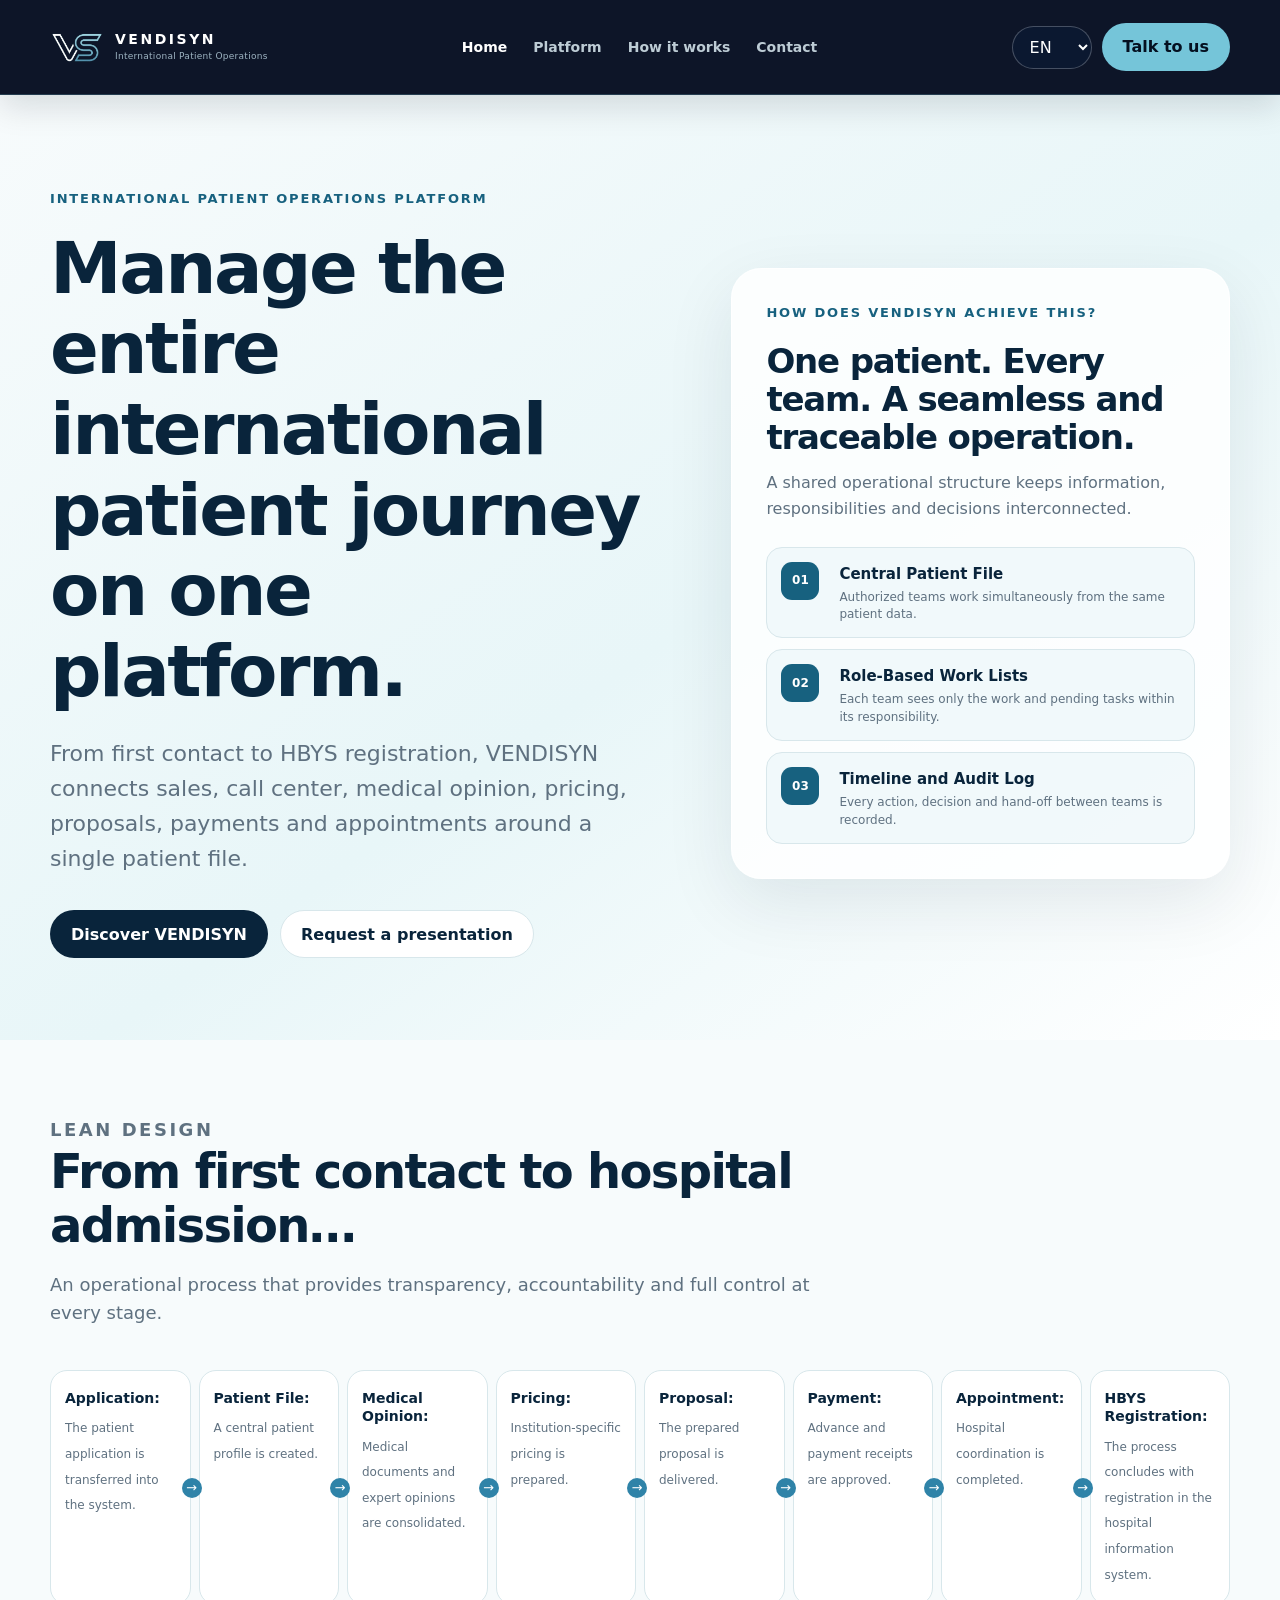
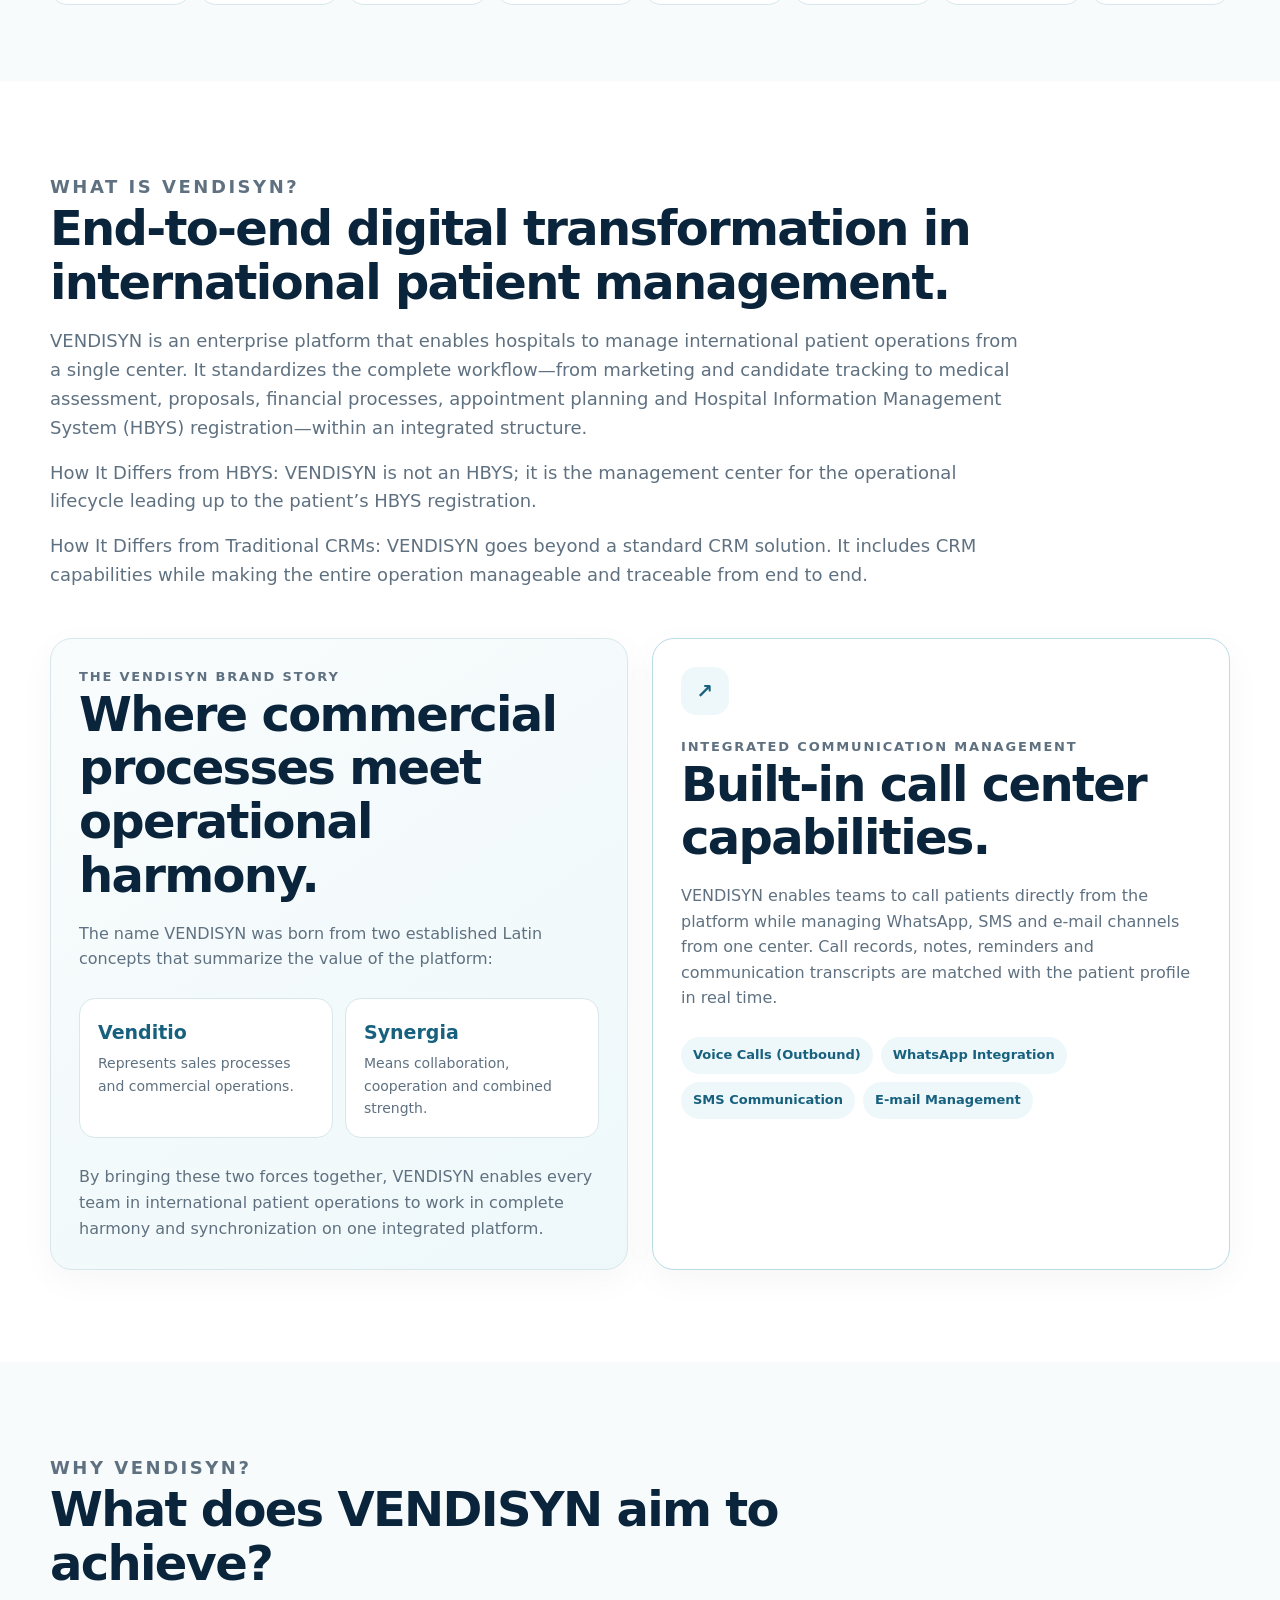
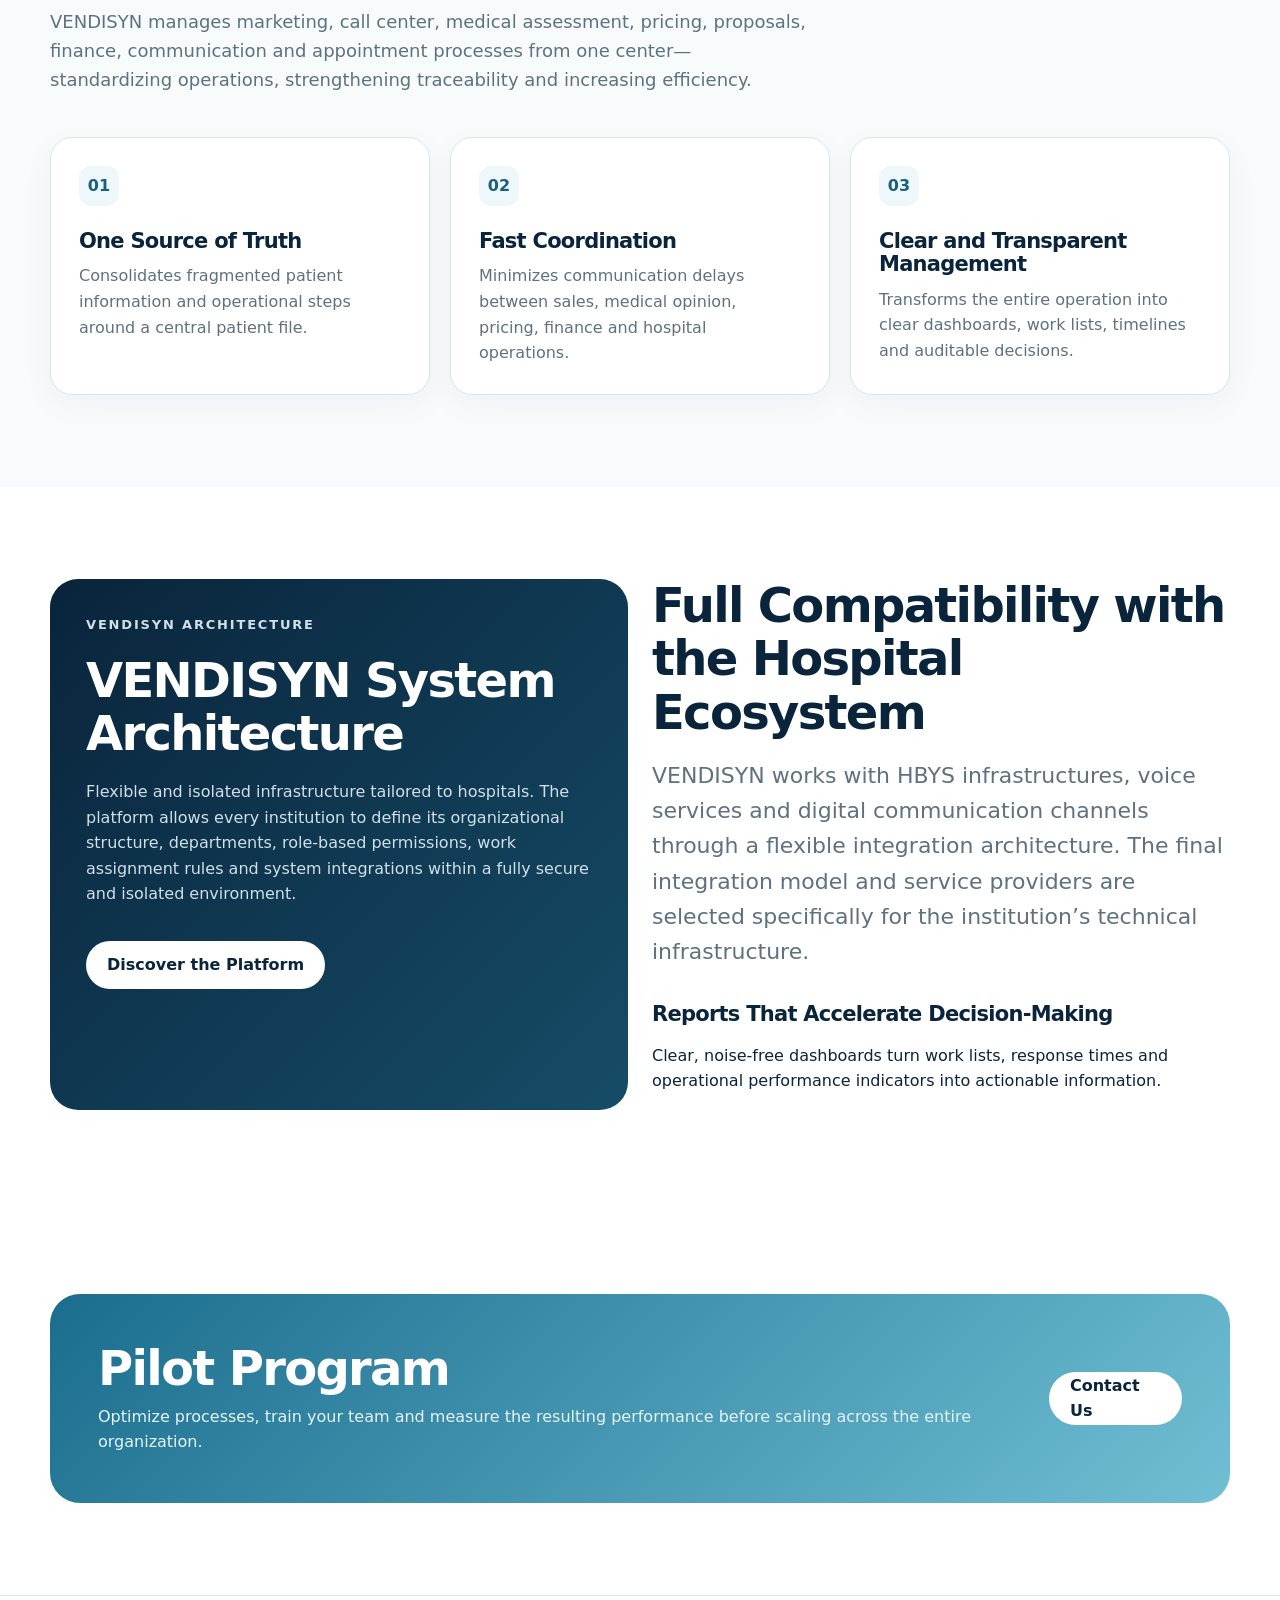
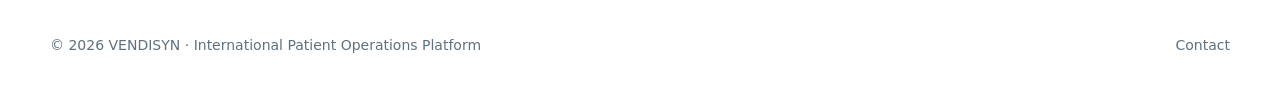
==== index.html @ aa4d7629 "Publish VENDISYN website" ====
<!doctype html><html lang="en"><head><meta charset="utf-8"><meta name="viewport" content="width=device-width,initial-scale=1"><meta name="description" content="VENDISYN international patient operations platform"><title>VENDISYN | International Patient Operations</title><link rel="stylesheet" href="assets/styles.css"><script defer src="assets/i18n.js"></script></head><body>
<a class="skip-link" href="#main">Skip to content</a>
<header class="site-header"><div class="container nav"><a class="brand" href="index.html"><img src="assets/vendisyn-logo.png" alt="VENDISYN"><span>VENDISYN</span></a><nav class="nav-links" data-menu><a aria-current="page" href="index.html" data-i18n="navHome">Home</a><a href="platform.html" data-i18n="navPlatform">Platform</a><a href="how-it-works.html" data-i18n="navHow">How it works</a><a href="contact.html" data-i18n="navContact">Contact</a></nav><div class="nav-actions"><select class="language-select" data-language aria-label="Language"><option value="en">EN</option><option value="tr">TR</option><option value="fr">FR</option><option value="ar">AR</option><option value="ru">RU</option><option value="zh">中文</option><option value="es">ES</option></select><a class="button" href="contact.html" data-i18n="navTalk">Talk to us</a><button class="menu-button" data-menu-button aria-label="Menu" aria-expanded="false"><svg width="26" height="26" viewBox="0 0 24 24" fill="none" stroke="currentColor" stroke-width="2"><path d="M4 7h16M4 12h16M4 17h16"/></svg></button></div></div></header>
<main id="main"><section class="hero"><div class="container hero-grid"><div><p class="eyebrow" data-i18n="heroEyebrow">International patient operations, in one place</p><h1 data-i18n="heroTitle">Every patient journey. One clear operational flow.</h1><p class="lead" data-i18n="heroLead">VENDISYN connects international patient acquisition, medical review, pricing, proposal, payment, appointment and hospital registration in a controlled workflow.</p><div class="hero-actions"><a class="button" href="platform.html" data-i18n="heroCta">Discover VENDISYN</a><a class="button secondary" href="contact.html" data-i18n="heroContact">Request a presentation</a></div></div><aside class="hero-panel"><p class="eyebrow">VENDISYN</p><h3 data-i18n="panelTitle">A single operational view</h3><p data-i18n="panelText">Teams see the right work, at the right time, within their hospital and permission scope.</p><div class="metric-row"><div class="metric"><strong>01</strong><span data-i18n="metric1">Patient file</span></div><div class="metric"><strong>→</strong><span data-i18n="metric2">Workflow</span></div><div class="metric"><strong>✓</strong><span data-i18n="metric3">Audit trail</span></div></div></aside></div></section>
<section class="section"><div class="container"><div class="section-head wide"><p class="eyebrow" data-i18n="whatEyebrow">What is VENDISYN?</p><h2 data-i18n="whatTitle">An enterprise platform for end-to-end international patient operations.</h2><p data-i18n="whatText"></p><p data-i18n="whatText2"></p><p data-i18n="whatText3"></p></div><div class="grid-2 origin-grid"><article class="card origin-card"><p class="eyebrow" data-i18n="originEyebrow">The origin of the name</p><h2 data-i18n="originTitle">VENDISYN: commercial flow in synergy.</h2><p data-i18n="originText"></p><div class="origin-terms"><div><strong>Venditio</strong><span data-i18n="venditioText"></span></div><div><strong>Synergia</strong><span data-i18n="synergiaText"></span></div></div><p data-i18n="originClosing"></p></article><article class="card communication-card"><span class="icon">↗</span><p class="eyebrow" data-i18n="callEyebrow">Integrated communication</p><h2 data-i18n="callTitle">Call Center functions inside the platform</h2><p data-i18n="callText"></p><div class="channel-list"><span data-i18n="channelPhone">Outbound calls</span><span>WhatsApp</span><span>SMS</span><span data-i18n="channelEmail">E-mail</span></div></article></div></div></section>
<section class="section soft"><div class="container"><div class="section-head"><p class="eyebrow" data-i18n="whyEyebrow">Why VENDISYN?</p><h2 data-i18n="purposeTitle">What does VENDISYN aim to achieve?</h2><p data-i18n="whyText"></p></div><div class="grid-3"><article class="card"><span class="number">01</span><h3 data-i18n="purpose1">One source of truth</h3><p data-i18n="purpose1t"></p></article><article class="card"><span class="number">02</span><h3 data-i18n="purpose2">Faster coordination</h3><p data-i18n="purpose2t"></p></article><article class="card"><span class="number">03</span><h3 data-i18n="purpose3">Management clarity</h3><p data-i18n="purpose3t"></p></article></div></div></section>
<section class="section soft"><div class="container"><div class="section-head"><p class="eyebrow" data-i18n="flowEyebrow">Simple by design</p><h2 data-i18n="flowTitle">From first contact to hospital registration</h2><p data-i18n="flowText"></p></div><div class="flow"><div class="flow-step"><strong data-i18n="s1">Application</strong><span data-i18n="s1t"></span></div><div class="flow-step"><strong data-i18n="s2">Patient File</strong><span data-i18n="s2t"></span></div><div class="flow-step"><strong data-i18n="s3">Medical Review</strong><span data-i18n="s3t"></span></div><div class="flow-step"><strong data-i18n="s4">Pricing</strong><span data-i18n="s4t"></span></div><div class="flow-step"><strong data-i18n="s5">Proposal</strong><span data-i18n="s5t"></span></div><div class="flow-step"><strong data-i18n="s6">Payment</strong><span data-i18n="s6t"></span></div><div class="flow-step"><strong data-i18n="s7">Appointment</strong><span data-i18n="s7t"></span></div><div class="flow-step"><strong data-i18n="s8">HBYS Registration</strong><span data-i18n="s8t"></span></div></div></div></section>
<section class="section"><div class="container grid-2"><article class="quote-block"><p class="eyebrow">VENDISYN ARCHITECTURE</p><h2 data-i18n="architectureTitle">A separate operational architecture for every hospital</h2><p data-i18n="architectureText"></p><div class="hero-actions"><a class="button light" href="platform.html" data-i18n="architectureCta">Explore the platform</a></div></article><div><h2 data-i18n="integrationTitle">Built to work with the hospital ecosystem</h2><p class="lead" data-i18n="integrationText"></p><h3 style="margin-top:34px" data-i18n="reportsTitle">Executive reporting without the noise</h3><p data-i18n="reportsText"></p></div></div></section>
<section class="section"><div class="container cta"><div><h2 data-i18n="ctaTitle">Start with a focused hospital pilot.</h2><p data-i18n="ctaText"></p></div><a class="button light" href="contact.html" data-i18n="ctaButton">Contact by email</a></div></section></main>
<footer class="site-footer"><div class="container footer-row"><div>© <span data-year></span> VENDISYN · <span data-i18n="footer">International Patient Operations Platform</span></div><div class="footer-links"><a href="platform.html" data-i18n="navPlatform">Platform</a><a href="contact.html" data-i18n="navContact">Contact</a></div></div></footer></body></html>
---- assets/styles.css ----
:root {
  --ink: #09243b;
  --muted: #5f7180;
  --blue: #2f83a8;
  --blue-dark: #17617f;
  --aqua: #75c5d9;
  --pale: #eef8fa;
  --line: #d8e7eb;
  --white: #ffffff;
  --shadow: 0 24px 70px rgba(9, 36, 59, .09);
  --radius: 22px;
  --max: 1180px;
}

* { box-sizing: border-box; }
html { scroll-behavior: smooth; }
body {
  margin: 0;
  color: var(--ink);
  background: var(--white);
  font-family: Inter, ui-sans-serif, system-ui, -apple-system, BlinkMacSystemFont, "Segoe UI", sans-serif;
  line-height: 1.6;
}
a { color: inherit; text-decoration: none; }
[data-i18n]:empty { display: none; }
img { max-width: 100%; }
button, select { font: inherit; }
.container { width: min(calc(100% - 40px), var(--max)); margin-inline: auto; }
.skip-link { position: fixed; left: 12px; top: -80px; z-index: 99; padding: 10px 16px; background: var(--ink); color: white; border-radius: 8px; }
.skip-link:focus { top: 12px; }

.site-header { position: sticky; top: 0; z-index: 20; border-bottom: 1px solid rgba(117,197,217,.22); background: rgba(4, 12, 32, .96); box-shadow: 0 12px 32px rgba(4,12,32,.13); backdrop-filter: blur(18px); }
.nav { min-height: 94px; display: flex; align-items: center; justify-content: space-between; gap: 24px; }
.brand { display: inline-flex; align-items: center; gap: 11px; }
.brand img { width: 54px; height: 38px; object-fit: contain; }
.brand-copy { display: flex; flex-direction: column; line-height: 1.05; }
.brand-copy strong { font-size: 14px; letter-spacing: .18em; }
.brand-copy strong { color: white; }
.brand-copy small { margin-top: 5px; color: #9eb4c2; font-size: 9px; letter-spacing: .03em; }
.nav-links { display: flex; align-items: center; gap: 26px; font-size: 14px; font-weight: 650; }
.nav-links a { color: #bdccd5; }
.nav-links a:hover, .nav-links a[aria-current="page"] { color: white; }
.nav-actions { display: flex; align-items: center; gap: 10px; }
.language-select { border: 1px solid rgba(255,255,255,.24); border-radius: 999px; padding: 10px 13px; background: #0b1830; color: white; }
.menu-button { display: none; border: 0; background: transparent; padding: 8px; color: white; }
.site-header .button { color: #041020; background: var(--aqua); }
.menu-button svg { display: block; }

.button { display: inline-flex; align-items: center; justify-content: center; gap: 8px; min-height: 48px; padding: 0 20px; border: 1px solid transparent; border-radius: 999px; background: var(--ink); color: white; font-weight: 750; transition: transform .2s, box-shadow .2s; }
.button:hover { transform: translateY(-2px); box-shadow: 0 12px 28px rgba(9,36,59,.18); }
.button.secondary { color: var(--ink); background: white; border-color: var(--line); }
.button.light { color: var(--ink); background: white; }

.hero { position: relative; overflow: hidden; padding: 94px 0 82px; background: linear-gradient(145deg, #f7fbfc 0%, #e8f6f8 55%, #fff 100%); }
.hero-grid { position: relative; z-index: 1; display: grid; grid-template-columns: 1.1fr .9fr; align-items: center; gap: 72px; }
.eyebrow { margin: 0 0 18px; color: var(--blue-dark); font-size: 13px; font-weight: 850; letter-spacing: .14em; text-transform: uppercase; }
h1, h2, h3 { margin-top: 0; line-height: 1.12; letter-spacing: -.035em; }
h1 { margin-bottom: 24px; font-size: clamp(42px, 6vw, 72px); }
h2 { margin-bottom: 18px; font-size: clamp(30px, 4vw, 48px); }
h3 { margin-bottom: 10px; font-size: 21px; }
.lead { max-width: 690px; margin: 0; color: var(--muted); font-size: clamp(18px, 2vw, 22px); }
.hero-actions { display: flex; flex-wrap: wrap; gap: 12px; margin-top: 34px; }
.hero-panel { padding: 34px; border: 1px solid rgba(255,255,255,.8); border-radius: 30px; background: rgba(255,255,255,.82); box-shadow: var(--shadow); }
.hero-proof h3 { max-width: 430px; margin-bottom: 14px; font-size: clamp(25px, 3vw, 34px); }
.panel-intro { margin: 0; color: var(--muted); }
.proof-list { display: grid; gap: 11px; margin-top: 25px; }
.proof-item { display: grid; grid-template-columns: 44px 1fr; gap: 14px; align-items: start; padding: 14px; border: 1px solid var(--line); border-radius: 16px; background: rgba(238,248,250,.76); }
.proof-item > span { display: grid; place-items: center; width: 38px; height: 38px; border-radius: 11px; color: white; background: var(--blue-dark); font-size: 12px; font-weight: 850; }
.proof-item strong, .proof-item small { display: block; }
.proof-item strong { margin-bottom: 3px; font-size: 15px; }
.proof-item small { color: var(--muted); font-size: 12px; line-height: 1.45; }
.metric-row { display: grid; grid-template-columns: repeat(3, 1fr); gap: 10px; margin-top: 20px; }
.metric { padding: 16px 12px; border-radius: 15px; background: var(--pale); text-align: center; }
.metric strong { display: block; font-size: 22px; }
.metric span { color: var(--muted); font-size: 12px; }

.section { padding: 92px 0; }
.section.soft { background: #f7fbfc; }
.section.dark { color: white; background: var(--ink); }
.section-head { max-width: 760px; margin-bottom: 42px; }
.section-head.wide { max-width: 980px; }
.section-head p { margin: 0; color: var(--muted); font-size: 18px; }
.section-head p + p { margin-top: 16px; }
.dark .section-head p { color: #bfd0d9; }
.grid-3 { display: grid; grid-template-columns: repeat(3, 1fr); gap: 20px; }
.grid-2 { display: grid; grid-template-columns: repeat(2, 1fr); gap: 24px; }
.card { padding: 28px; border: 1px solid var(--line); border-radius: var(--radius); background: white; box-shadow: 0 10px 35px rgba(9,36,59,.04); }
.card p { margin: 0; color: var(--muted); }
.card .number { display: grid; place-items: center; width: 40px; height: 40px; margin-bottom: 24px; border-radius: 12px; color: var(--blue-dark); background: var(--pale); font-weight: 850; }
.icon { display: grid; place-items: center; width: 48px; height: 48px; margin-bottom: 22px; border-radius: 15px; color: var(--blue-dark); background: var(--pale); font-size: 20px; font-weight: 850; }
.origin-grid { margin-top: 48px; }
.origin-card { background: linear-gradient(145deg, #f9fcfd, #eef8fa); }
.origin-terms { display: grid; grid-template-columns: 1fr 1fr; gap: 12px; margin: 26px 0; }
.origin-terms div { padding: 18px; border: 1px solid var(--line); border-radius: 16px; background: white; }
.origin-terms strong, .origin-terms span { display: block; }
.origin-terms strong { margin-bottom: 5px; color: var(--blue-dark); font-size: 19px; }
.origin-terms span { color: var(--muted); font-size: 14px; }
.communication-card { border-color: #b9dce5; }
.channel-list { display: flex; flex-wrap: wrap; gap: 8px; margin-top: 26px; }
.channel-list span { padding: 8px 12px; border-radius: 999px; color: var(--blue-dark); background: var(--pale); font-size: 13px; font-weight: 750; }

.flow { display: grid; grid-template-columns: repeat(8, 1fr); align-items: stretch; gap: 8px; margin-top: 42px; }
.hero + .section.soft { padding-top: 76px; padding-bottom: 76px; }
.flow-step { position: relative; min-height: 142px; padding: 18px 14px; border: 1px solid var(--line); border-radius: 17px; background: white; }
.flow-step:not(:last-child)::after { content: "→"; position: absolute; z-index: 2; right: -12px; top: 50%; transform: translateY(-50%); width: 20px; height: 20px; border-radius: 50%; background: var(--blue); color: white; font-size: 13px; text-align: center; line-height: 19px; }
.flow-step strong { display: block; margin-bottom: 7px; font-size: 14px; line-height: 1.3; }
.flow-step span { color: var(--muted); font-size: 12px; line-height: 1.4; }

.feature-list { list-style: none; padding: 0; margin: 24px 0 0; }
.feature-list li { position: relative; padding: 9px 0 9px 30px; color: var(--muted); }
.feature-list li::before { content: "✓"; position: absolute; left: 0; color: var(--blue-dark); font-weight: 900; }
.quote-block { padding: 36px; border-radius: 28px; background: linear-gradient(135deg, var(--ink), #164c67); color: white; }
.quote-block p { color: #cfe0e8; }
.quote-block .feature-list li { color: #edf7f9; }
.quote-block .feature-list li::before { color: #8ed7e5; }
.product-access { background: var(--ink); color: white; }
.product-access .lead, .product-access .feature-list li { color: #c7d8e1; }
.product-access .feature-list li::before { color: var(--aqua); }
.product-shot { width: min(100%, 510px); margin: 0 auto; padding: 12px; border: 1px solid rgba(255,255,255,.16); border-radius: 30px; background: rgba(255,255,255,.07); box-shadow: 0 28px 80px rgba(0,0,0,.3); }
.product-shot img { display: block; width: 100%; border-radius: 21px; }
.product-shot figcaption { padding: 11px 8px 2px; color: #a9c0cc; font-size: 12px; text-align: center; }
.product-features { overflow: hidden; background: #f7fbfc; }
.product-feature-list { display: grid; gap: 34px; }
.product-feature { display: grid; grid-template-columns: .72fr 1.28fr; align-items: center; gap: 42px; padding: 34px; border: 1px solid var(--line); border-radius: 28px; background: white; box-shadow: 0 18px 55px rgba(9,36,59,.06); }
.product-feature.reverse { grid-template-columns: 1.28fr .72fr; }
.product-feature.reverse .product-feature-copy { order: 2; }
.product-feature-copy p { margin: 0; color: var(--muted); font-size: 17px; }
.feature-index { display: inline-grid; place-items: center; width: 44px; height: 44px; margin-bottom: 18px; border-radius: 13px; color: white; background: var(--blue-dark); font-weight: 850; }
.interface-shot { margin: 0; padding: 9px; border: 1px solid #c9e0e6; border-radius: 20px; background: #eaf5f7; box-shadow: 0 20px 45px rgba(9,36,59,.12); }
.interface-shot img { display: block; width: 100%; border-radius: 13px; }
.compatibility-banner { display: flex; align-items: center; justify-content: space-between; gap: 40px; margin-top: 52px; padding: 42px; border-radius: 28px; color: white; background: linear-gradient(135deg, var(--ink), #17617f); }
.compatibility-banner h2 { max-width: 780px; margin-bottom: 14px; font-size: clamp(28px, 3.5vw, 42px); }
.compatibility-banner p { max-width: 800px; margin: 0; color: #d7e8ee; }
.compatibility-banner .eyebrow { margin-bottom: 14px; color: var(--aqua); }
.language-badges { display: grid; grid-template-columns: repeat(2, 58px); gap: 10px; flex: 0 0 auto; }
.language-badges span { display: grid; place-items: center; width: 58px; height: 58px; border: 1px solid rgba(255,255,255,.25); border-radius: 17px; background: rgba(255,255,255,.1); font-weight: 850; }

.page-hero { padding: 90px 0 70px; background: linear-gradient(145deg, #f7fbfc, #e8f6f8); }
.page-hero .lead { max-width: 800px; }
.split { display: grid; grid-template-columns: 1fr 1fr; gap: 64px; align-items: center; }
.tag { display: inline-block; margin: 4px 5px 4px 0; padding: 7px 11px; border-radius: 999px; color: var(--blue-dark); background: var(--pale); font-size: 13px; font-weight: 700; }

.cta { padding: 48px; border-radius: 30px; background: linear-gradient(135deg, #1b6d8e, #70bfd4); color: white; display: flex; align-items: center; justify-content: space-between; gap: 36px; }
.cta h2 { margin-bottom: 8px; }
.cta p { margin: 0; color: #e4f4f8; }

.contact-card { max-width: 760px; margin: 0 auto; padding: 48px; border: 1px solid var(--line); border-radius: 30px; text-align: center; box-shadow: var(--shadow); }
.contact-email { display: inline-block; margin: 18px 0 30px; color: var(--blue-dark); font-size: clamp(24px, 4vw, 38px); font-weight: 800; letter-spacing: -.03em; }
.contact-form { display: grid; grid-template-columns: 1fr 1fr; gap: 18px; text-align: left; }
.form-field { display: grid; gap: 7px; }
.form-field.full { grid-column: 1 / -1; }
.form-field label { color: var(--ink); font-size: 14px; font-weight: 750; }
.form-field input, .form-field textarea { width: 100%; border: 1px solid #cbdce2; border-radius: 13px; padding: 13px 14px; color: var(--ink); background: white; outline: none; }
.form-field input:focus, .form-field textarea:focus { border-color: var(--blue); box-shadow: 0 0 0 3px rgba(47,131,168,.13); }
.form-field textarea { min-height: 150px; resize: vertical; }
.honeypot { position: absolute !important; width: 1px !important; height: 1px !important; margin: -1px !important; padding: 0 !important; overflow: hidden !important; clip: rect(0 0 0 0) !important; clip-path: inset(50%) !important; white-space: nowrap !important; }
.form-actions { grid-column: 1 / -1; display: flex; flex-wrap: wrap; align-items: center; justify-content: space-between; gap: 14px; margin-top: 4px; }
.form-status { margin: 0; color: var(--muted); font-size: 14px; }
.form-status.success { color: #16714b; }
.form-status.error { color: #a42c2c; }
.turnstile-slot { min-height: 1px; }

.site-footer { padding: 38px 0; border-top: 1px solid var(--line); }
.footer-row { display: flex; align-items: center; justify-content: space-between; gap: 24px; color: var(--muted); font-size: 14px; }
.footer-links { display: flex; gap: 18px; }

[dir="rtl"] .flow-step:not(:last-child)::after { content: "←"; right: auto; left: -12px; }
[dir="rtl"] .feature-list li { padding: 9px 30px 9px 0; }
[dir="rtl"] .feature-list li::before { left: auto; right: 0; }

@media (max-width: 980px) {
  .menu-button { display: block; }
  .nav-links { display: none; position: absolute; left: 20px; right: 20px; top: 86px; flex-direction: column; align-items: stretch; gap: 0; padding: 14px; border: 1px solid rgba(255,255,255,.15); border-radius: 18px; background: #071329; box-shadow: var(--shadow); }
  .nav-links.open { display: flex; }
  .nav-links a { padding: 12px; }
  .nav-actions .button { display: none; }
  .hero-grid, .split { grid-template-columns: 1fr; gap: 44px; }
  .product-feature, .product-feature.reverse { grid-template-columns: 1fr; gap: 28px; }
  .product-feature.reverse .product-feature-copy { order: 0; }
  .grid-3 { grid-template-columns: repeat(2, 1fr); }
  .flow { grid-template-columns: repeat(4, 1fr); }
  .flow-step:nth-child(4)::after { display: none; }
}

@media (max-width: 640px) {
  .container { width: min(calc(100% - 28px), var(--max)); }
  .nav { min-height: 78px; }
  .brand img { width: 43px; }
  .brand-copy small { display: none; }
  .language-select { width: 68px; padding: 8px; }
  .hero { padding: 72px 0 58px; }
  .page-hero { padding: 66px 0 52px; }
  .section { padding: 66px 0; }
  .grid-3, .grid-2 { grid-template-columns: 1fr; }
  .origin-terms { grid-template-columns: 1fr; }
  .flow { grid-template-columns: repeat(2, 1fr); }
  .flow-step:nth-child(2n)::after { display: none; }
  .metric-row { grid-template-columns: 1fr; }
  .cta { padding: 30px; flex-direction: column; align-items: flex-start; }
  .contact-card { padding: 30px 20px; }
  .contact-form { grid-template-columns: 1fr; }
  .product-feature { padding: 22px; }
  .compatibility-banner { padding: 30px 22px; flex-direction: column; align-items: flex-start; }
  .form-field.full, .form-actions { grid-column: auto; }
  .footer-row { align-items: flex-start; flex-direction: column; }
}
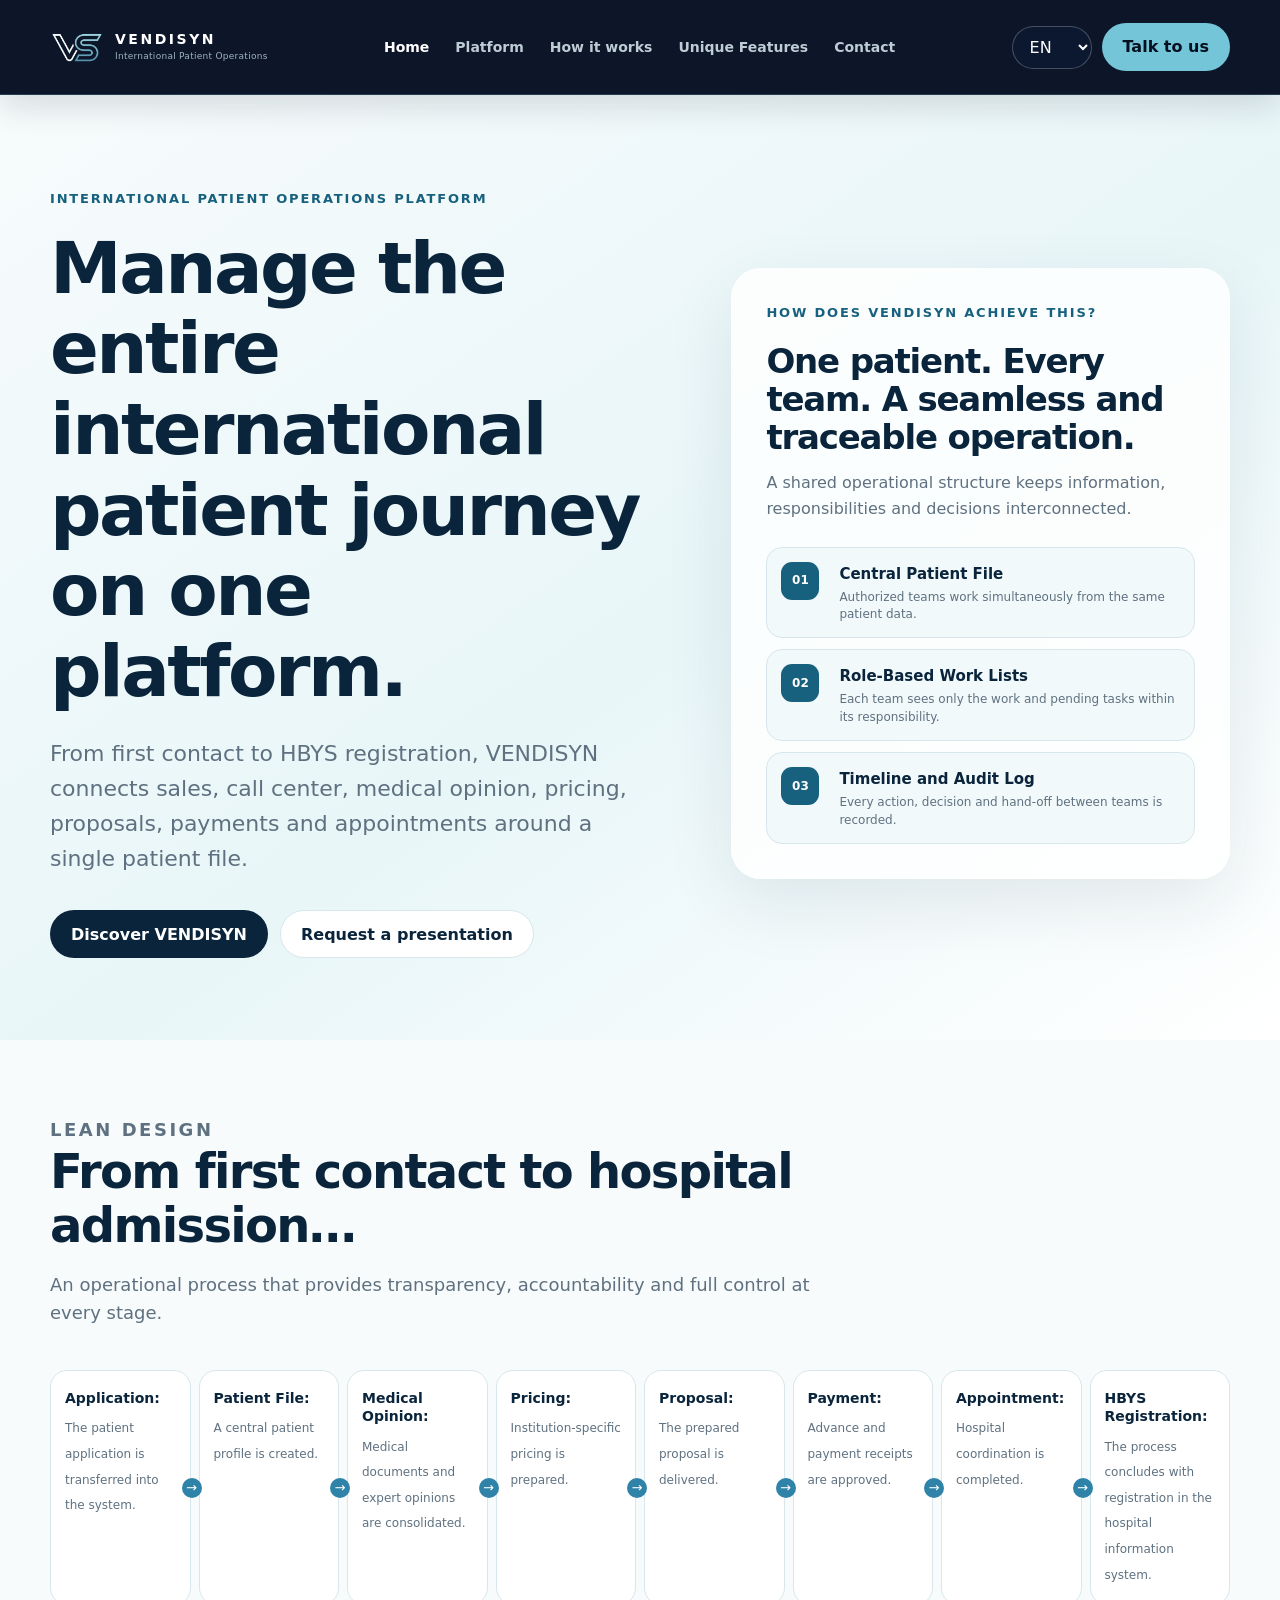
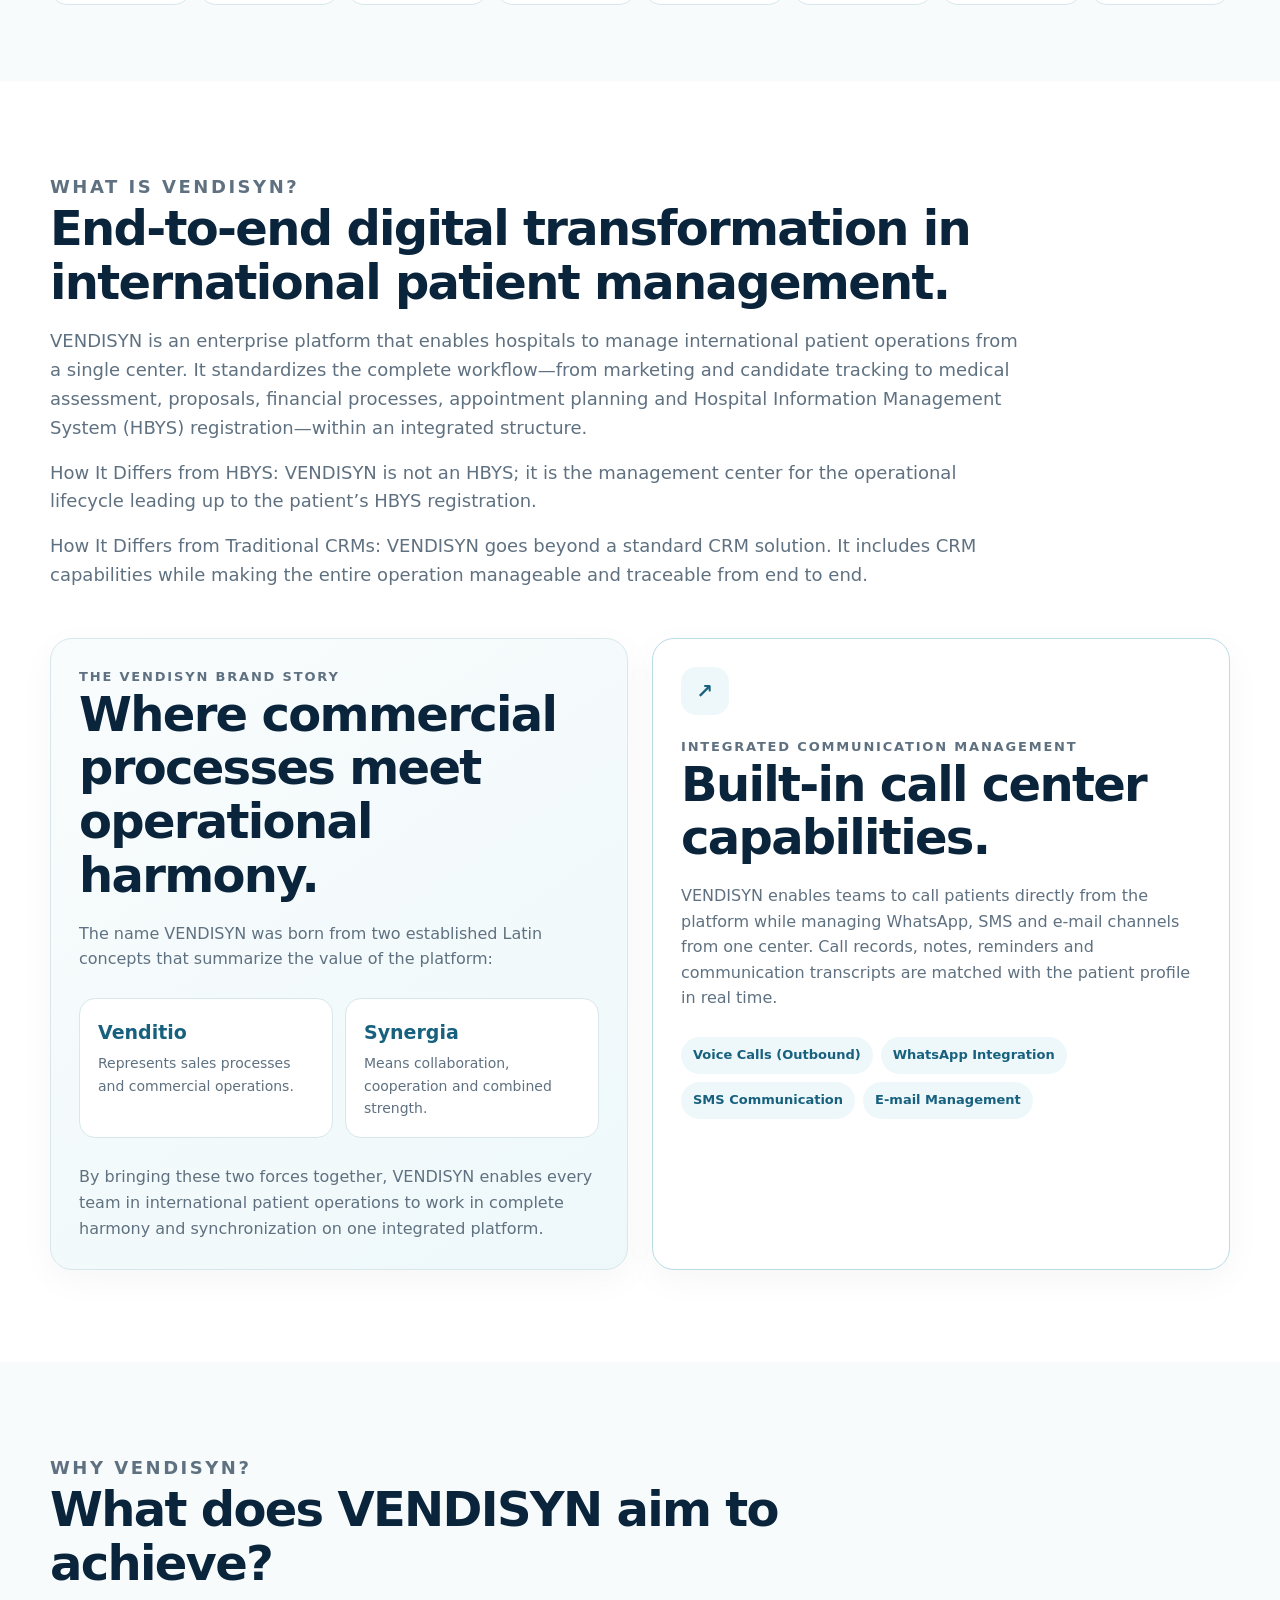
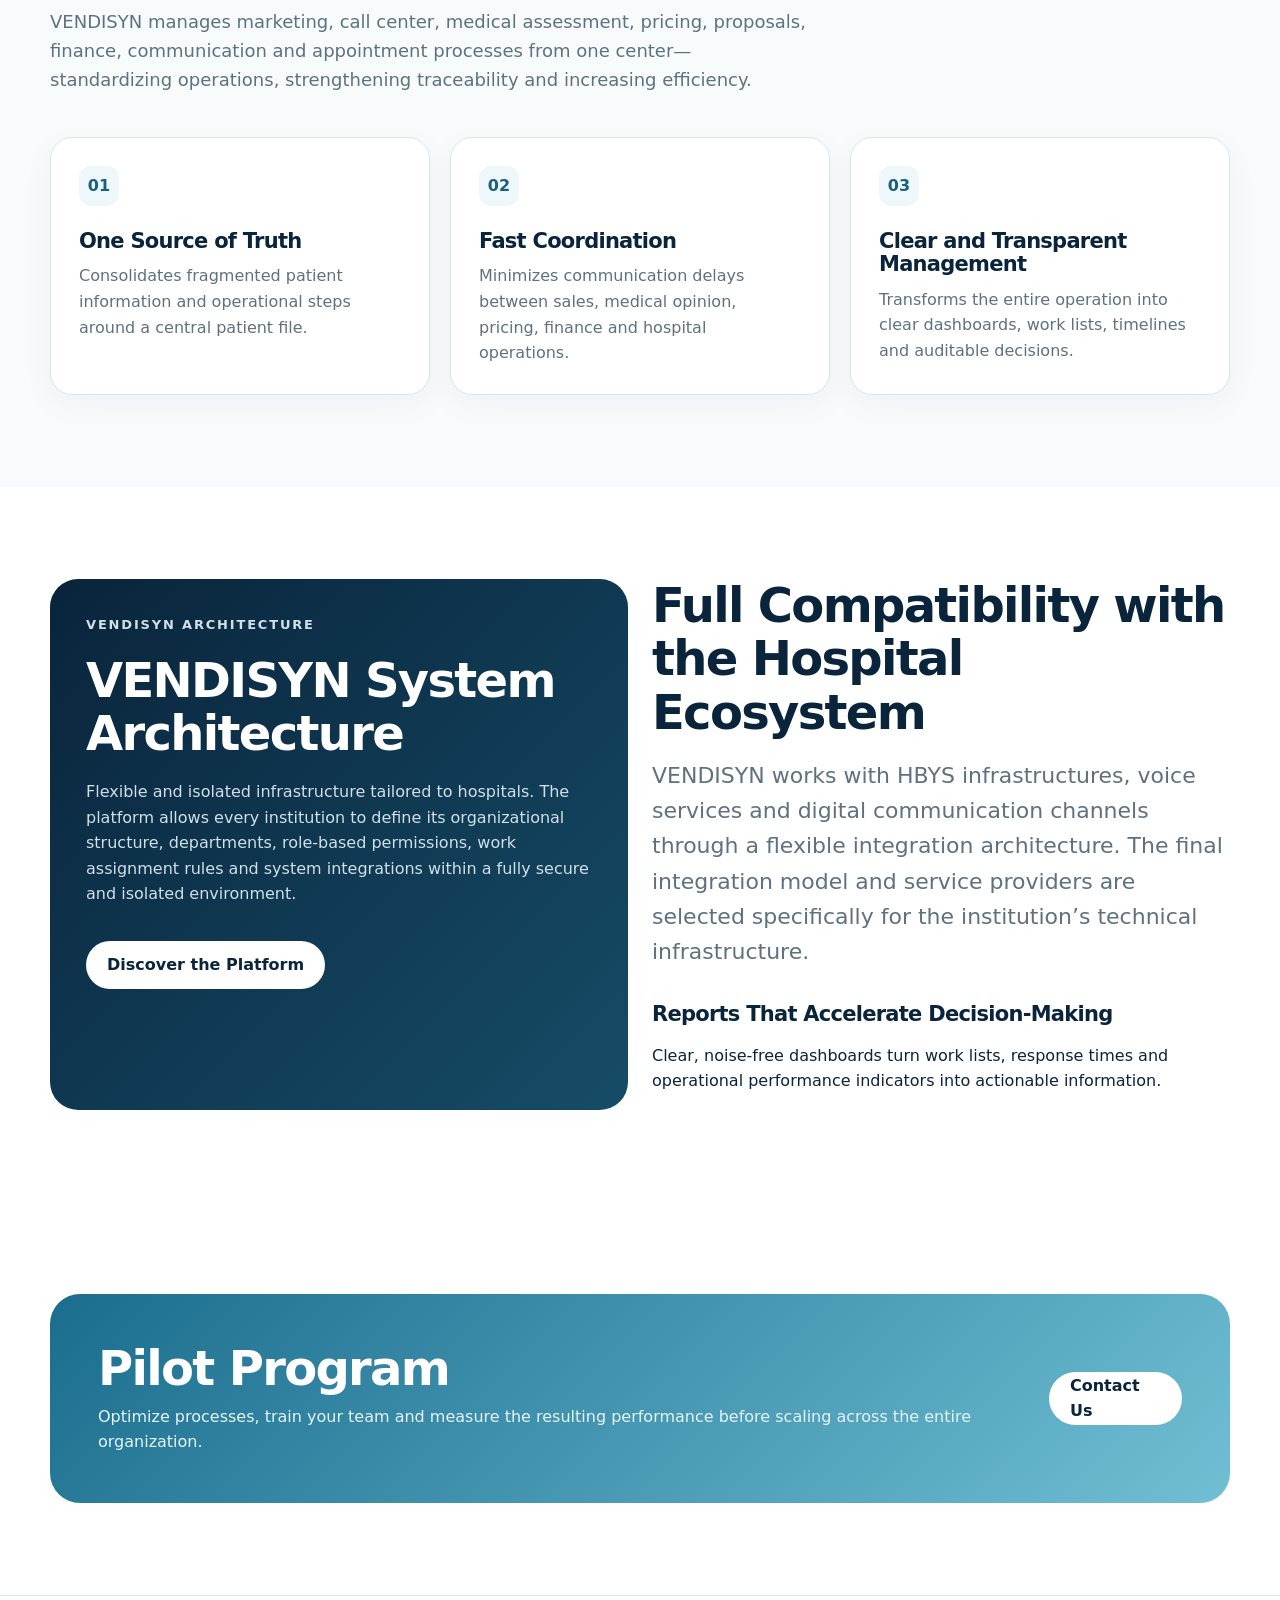
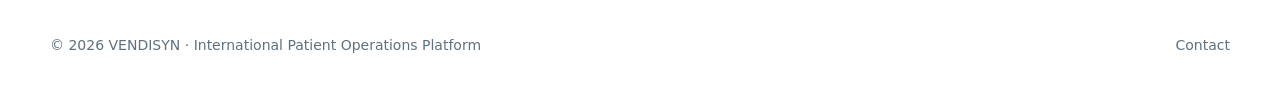
==== commit a222d63c: "Add multilingual unique features page" ====
--- a/index.html
+++ b/index.html
@@ -1,10 +1,10 @@
-<!doctype html><html lang="en"><head><meta charset="utf-8"><meta name="viewport" content="width=device-width,initial-scale=1"><meta name="description" content="VENDISYN international patient operations platform"><title>VENDISYN | International Patient Operations</title><link rel="stylesheet" href="assets/styles.css"><script defer src="assets/i18n.js"></script></head><body>
+<!doctype html><html lang="en"><head><meta charset="utf-8"><meta name="viewport" content="width=device-width,initial-scale=1"><meta name="description" content="VENDISYN international patient operations platform"><title>VENDISYN | International Patient Operations</title><link rel="stylesheet" href="assets/styles.css?v=20260822-2"><script defer src="assets/i18n.js?v=20260822-2"></script></head><body>
 <a class="skip-link" href="#main">Skip to content</a>
-<header class="site-header"><div class="container nav"><a class="brand" href="index.html"><img src="assets/vendisyn-logo.png" alt="VENDISYN"><span>VENDISYN</span></a><nav class="nav-links" data-menu><a aria-current="page" href="index.html" data-i18n="navHome">Home</a><a href="platform.html" data-i18n="navPlatform">Platform</a><a href="how-it-works.html" data-i18n="navHow">How it works</a><a href="contact.html" data-i18n="navContact">Contact</a></nav><div class="nav-actions"><select class="language-select" data-language aria-label="Language"><option value="en">EN</option><option value="tr">TR</option><option value="fr">FR</option><option value="ar">AR</option><option value="ru">RU</option><option value="zh">中文</option><option value="es">ES</option></select><a class="button" href="contact.html" data-i18n="navTalk">Talk to us</a><button class="menu-button" data-menu-button aria-label="Menu" aria-expanded="false"><svg width="26" height="26" viewBox="0 0 24 24" fill="none" stroke="currentColor" stroke-width="2"><path d="M4 7h16M4 12h16M4 17h16"/></svg></button></div></div></header>
+<header class="site-header"><div class="container nav"><a class="brand" href="index.html"><img src="assets/vendisyn-logo.png" alt="VENDISYN"><span>VENDISYN</span></a><nav class="nav-links" data-menu><a aria-current="page" href="index.html" data-i18n="navHome">Home</a><a href="platform.html" data-i18n="navPlatform">Platform</a><a href="how-it-works.html" data-i18n="navHow">How it works</a><a href="unique-features.html" data-i18n="navUnique">Unique Features</a><a href="contact.html" data-i18n="navContact">Contact</a></nav><div class="nav-actions"><select class="language-select" data-language aria-label="Language"><option value="en">EN</option><option value="tr">TR</option><option value="fr">FR</option><option value="ar">AR</option><option value="ru">RU</option><option value="zh">中文</option><option value="es">ES</option></select><a class="button" href="contact.html" data-i18n="navTalk">Talk to us</a><button class="menu-button" data-menu-button aria-label="Menu" aria-expanded="false"><svg width="26" height="26" viewBox="0 0 24 24" fill="none" stroke="currentColor" stroke-width="2"><path d="M4 7h16M4 12h16M4 17h16"/></svg></button></div></div></header>
 <main id="main"><section class="hero"><div class="container hero-grid"><div><p class="eyebrow" data-i18n="heroEyebrow">International patient operations, in one place</p><h1 data-i18n="heroTitle">Every patient journey. One clear operational flow.</h1><p class="lead" data-i18n="heroLead">VENDISYN connects international patient acquisition, medical review, pricing, proposal, payment, appointment and hospital registration in a controlled workflow.</p><div class="hero-actions"><a class="button" href="platform.html" data-i18n="heroCta">Discover VENDISYN</a><a class="button secondary" href="contact.html" data-i18n="heroContact">Request a presentation</a></div></div><aside class="hero-panel"><p class="eyebrow">VENDISYN</p><h3 data-i18n="panelTitle">A single operational view</h3><p data-i18n="panelText">Teams see the right work, at the right time, within their hospital and permission scope.</p><div class="metric-row"><div class="metric"><strong>01</strong><span data-i18n="metric1">Patient file</span></div><div class="metric"><strong>→</strong><span data-i18n="metric2">Workflow</span></div><div class="metric"><strong>✓</strong><span data-i18n="metric3">Audit trail</span></div></div></aside></div></section>
 <section class="section"><div class="container"><div class="section-head wide"><p class="eyebrow" data-i18n="whatEyebrow">What is VENDISYN?</p><h2 data-i18n="whatTitle">An enterprise platform for end-to-end international patient operations.</h2><p data-i18n="whatText"></p><p data-i18n="whatText2"></p><p data-i18n="whatText3"></p></div><div class="grid-2 origin-grid"><article class="card origin-card"><p class="eyebrow" data-i18n="originEyebrow">The origin of the name</p><h2 data-i18n="originTitle">VENDISYN: commercial flow in synergy.</h2><p data-i18n="originText"></p><div class="origin-terms"><div><strong>Venditio</strong><span data-i18n="venditioText"></span></div><div><strong>Synergia</strong><span data-i18n="synergiaText"></span></div></div><p data-i18n="originClosing"></p></article><article class="card communication-card"><span class="icon">↗</span><p class="eyebrow" data-i18n="callEyebrow">Integrated communication</p><h2 data-i18n="callTitle">Call Center functions inside the platform</h2><p data-i18n="callText"></p><div class="channel-list"><span data-i18n="channelPhone">Outbound calls</span><span>WhatsApp</span><span>SMS</span><span data-i18n="channelEmail">E-mail</span></div></article></div></div></section>
 <section class="section soft"><div class="container"><div class="section-head"><p class="eyebrow" data-i18n="whyEyebrow">Why VENDISYN?</p><h2 data-i18n="purposeTitle">What does VENDISYN aim to achieve?</h2><p data-i18n="whyText"></p></div><div class="grid-3"><article class="card"><span class="number">01</span><h3 data-i18n="purpose1">One source of truth</h3><p data-i18n="purpose1t"></p></article><article class="card"><span class="number">02</span><h3 data-i18n="purpose2">Faster coordination</h3><p data-i18n="purpose2t"></p></article><article class="card"><span class="number">03</span><h3 data-i18n="purpose3">Management clarity</h3><p data-i18n="purpose3t"></p></article></div></div></section>
 <section class="section soft"><div class="container"><div class="section-head"><p class="eyebrow" data-i18n="flowEyebrow">Simple by design</p><h2 data-i18n="flowTitle">From first contact to hospital registration</h2><p data-i18n="flowText"></p></div><div class="flow"><div class="flow-step"><strong data-i18n="s1">Application</strong><span data-i18n="s1t"></span></div><div class="flow-step"><strong data-i18n="s2">Patient File</strong><span data-i18n="s2t"></span></div><div class="flow-step"><strong data-i18n="s3">Medical Review</strong><span data-i18n="s3t"></span></div><div class="flow-step"><strong data-i18n="s4">Pricing</strong><span data-i18n="s4t"></span></div><div class="flow-step"><strong data-i18n="s5">Proposal</strong><span data-i18n="s5t"></span></div><div class="flow-step"><strong data-i18n="s6">Payment</strong><span data-i18n="s6t"></span></div><div class="flow-step"><strong data-i18n="s7">Appointment</strong><span data-i18n="s7t"></span></div><div class="flow-step"><strong data-i18n="s8">HBYS Registration</strong><span data-i18n="s8t"></span></div></div></div></section>
 <section class="section"><div class="container grid-2"><article class="quote-block"><p class="eyebrow">VENDISYN ARCHITECTURE</p><h2 data-i18n="architectureTitle">A separate operational architecture for every hospital</h2><p data-i18n="architectureText"></p><div class="hero-actions"><a class="button light" href="platform.html" data-i18n="architectureCta">Explore the platform</a></div></article><div><h2 data-i18n="integrationTitle">Built to work with the hospital ecosystem</h2><p class="lead" data-i18n="integrationText"></p><h3 style="margin-top:34px" data-i18n="reportsTitle">Executive reporting without the noise</h3><p data-i18n="reportsText"></p></div></div></section>
 <section class="section"><div class="container cta"><div><h2 data-i18n="ctaTitle">Start with a focused hospital pilot.</h2><p data-i18n="ctaText"></p></div><a class="button light" href="contact.html" data-i18n="ctaButton">Contact by email</a></div></section></main>
-<footer class="site-footer"><div class="container footer-row"><div>© <span data-year></span> VENDISYN · <span data-i18n="footer">International Patient Operations Platform</span></div><div class="footer-links"><a href="platform.html" data-i18n="navPlatform">Platform</a><a href="contact.html" data-i18n="navContact">Contact</a></div></div></footer></body></html>
+<footer class="site-footer"><div class="container footer-row"><div>© <span data-year></span> VENDISYN · <span data-i18n="footer">International Patient Operations Platform</span></div><div class="footer-links"><a href="platform.html" data-i18n="navPlatform">Platform</a><a href="unique-features.html" data-i18n="navUnique">Unique Features</a><a href="contact.html" data-i18n="navContact">Contact</a></div></div></footer></body></html>
--- a/assets/styles.css
+++ b/assets/styles.css
@@ -164,6 +164,35 @@
 .footer-row { display: flex; align-items: center; justify-content: space-between; gap: 24px; color: var(--muted); font-size: 14px; }
 .footer-links { display: flex; gap: 18px; }
 
+.unique-hero { padding-top: 86px; }
+.unique-hero .eyebrow { font-size: 16px; }
+.unique-hero-grid { display: grid; grid-template-columns: 1.08fr .92fr; align-items: center; gap: 68px; }
+.unique-hero-grid > *, .unique-proof p { min-width: 0; }
+.unique-hero h1, .unique-proof strong, .unique-proof small { overflow-wrap: anywhere; }
+.unique-proof { padding: 28px 32px; border: 1px solid var(--line); border-radius: 28px; background: white; box-shadow: var(--shadow); }
+.unique-proof > div { display: grid; grid-template-columns: 46px 1fr; gap: 15px; align-items: center; padding: 15px 0; border-bottom: 1px solid var(--line); }
+.unique-proof > div:last-child { border-bottom: 0; }
+.unique-proof span { display: grid; place-items: center; width: 44px; height: 44px; border-radius: 13px; color: white; background: var(--blue-dark); font-weight: 850; }
+.unique-proof p, .unique-proof strong, .unique-proof small { display: block; margin: 0; }
+.unique-proof small { margin-top: 3px; color: var(--muted); }
+.unique-grid { display: grid; grid-template-columns: repeat(2, minmax(0, 1fr)); gap: 22px; }
+.unique-card { min-height: 100%; }
+.unique-privacy { grid-column: 1 / -1; display: grid; grid-template-columns: .85fr 1.15fr; align-items: center; gap: 38px; padding: 36px; border-radius: 28px; color: white; background: linear-gradient(135deg, var(--ink), #17617f); box-shadow: var(--shadow); }
+.unique-privacy p { margin: 0; color: #d7e8ee; }
+.unique-privacy .number { display: grid; place-items: center; width: 40px; height: 40px; margin-bottom: 24px; border-radius: 12px; color: var(--ink); background: var(--aqua); font-weight: 850; }
+.privacy-sample { padding: 24px; border-radius: 20px; background: rgba(255,255,255,.1); }
+.privacy-sample div { display: flex; justify-content: space-between; gap: 20px; padding: 12px 0; border-bottom: 1px solid rgba(255,255,255,.18); }
+.privacy-sample div:last-child { border-bottom: 0; }
+.privacy-sample span { color: #b9d4df; }
+.privacy-sample strong { text-align: right; font-family: ui-monospace, SFMono-Regular, Menlo, monospace; }
+.unique-flow { display: grid; grid-template-columns: repeat(4, 1fr); gap: 12px; }
+.unique-flow > div { position: relative; padding: 20px; border-radius: 17px; background: var(--pale); }
+.unique-flow > div:not(:last-child)::after { content: "→"; position: absolute; z-index: 2; right: -12px; top: 50%; transform: translateY(-50%); display: grid; place-items: center; width: 22px; height: 22px; border-radius: 50%; color: white; background: var(--blue); font-size: 13px; }
+.unique-flow strong, .unique-flow span { display: block; }
+.unique-flow strong { margin-bottom: 6px; color: var(--blue-dark); }
+.unique-flow span { color: var(--muted); font-size: 13px; }
+[dir="rtl"] .unique-flow > div:not(:last-child)::after { content: "←"; right: auto; left: -12px; }
+
 [dir="rtl"] .flow-step:not(:last-child)::after { content: "←"; right: auto; left: -12px; }
 [dir="rtl"] .feature-list li { padding: 9px 30px 9px 0; }
 [dir="rtl"] .feature-list li::before { left: auto; right: 0; }
@@ -174,11 +203,13 @@
   .nav-links.open { display: flex; }
   .nav-links a { padding: 12px; }
   .nav-actions .button { display: none; }
-  .hero-grid, .split { grid-template-columns: 1fr; gap: 44px; }
+  .hero-grid, .split, .unique-hero-grid { grid-template-columns: 1fr; gap: 44px; }
   .product-feature, .product-feature.reverse { grid-template-columns: 1fr; gap: 28px; }
   .product-feature.reverse .product-feature-copy { order: 0; }
   .grid-3 { grid-template-columns: repeat(2, 1fr); }
   .flow { grid-template-columns: repeat(4, 1fr); }
+  .unique-flow { grid-template-columns: repeat(2, 1fr); }
+  .unique-flow > div:nth-child(2)::after { display: none; }
   .flow-step:nth-child(4)::after { display: none; }
 }
 
@@ -192,8 +223,14 @@
   .page-hero { padding: 66px 0 52px; }
   .section { padding: 66px 0; }
   .grid-3, .grid-2 { grid-template-columns: 1fr; }
+  .unique-grid, .unique-privacy { grid-template-columns: 1fr; }
+  .unique-privacy { grid-column: auto; padding: 28px 22px; }
   .origin-terms { grid-template-columns: 1fr; }
   .flow { grid-template-columns: repeat(2, 1fr); }
+  .unique-flow { grid-template-columns: 1fr; }
+  .unique-flow > div:nth-child(2)::after { display: grid; }
+  .unique-flow > div:not(:last-child)::after { content: "↓"; right: auto; left: 50%; top: auto; bottom: -12px; transform: translateX(-50%); }
+  [dir="rtl"] .unique-flow > div:not(:last-child)::after { content: "↓"; right: auto; left: 50%; }
   .flow-step:nth-child(2n)::after { display: none; }
   .metric-row { grid-template-columns: 1fr; }
   .cta { padding: 30px; flex-direction: column; align-items: flex-start; }
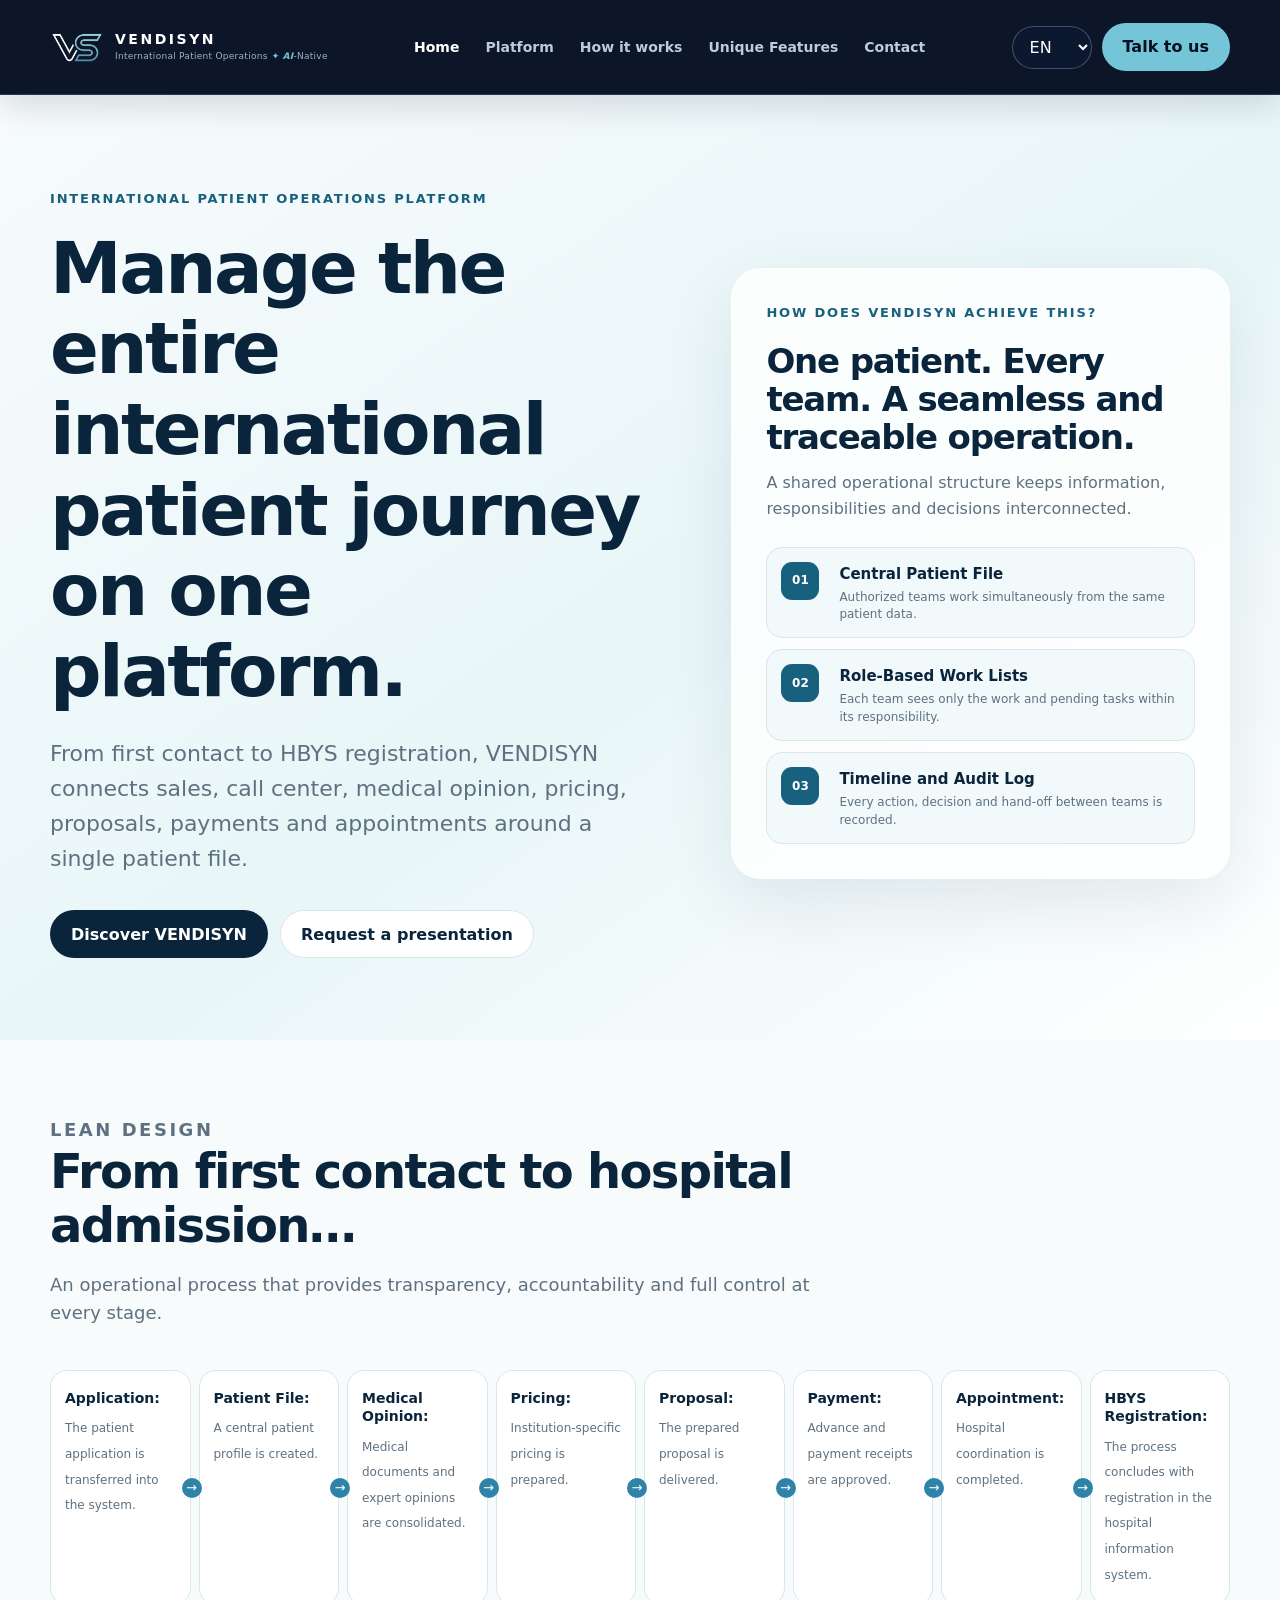
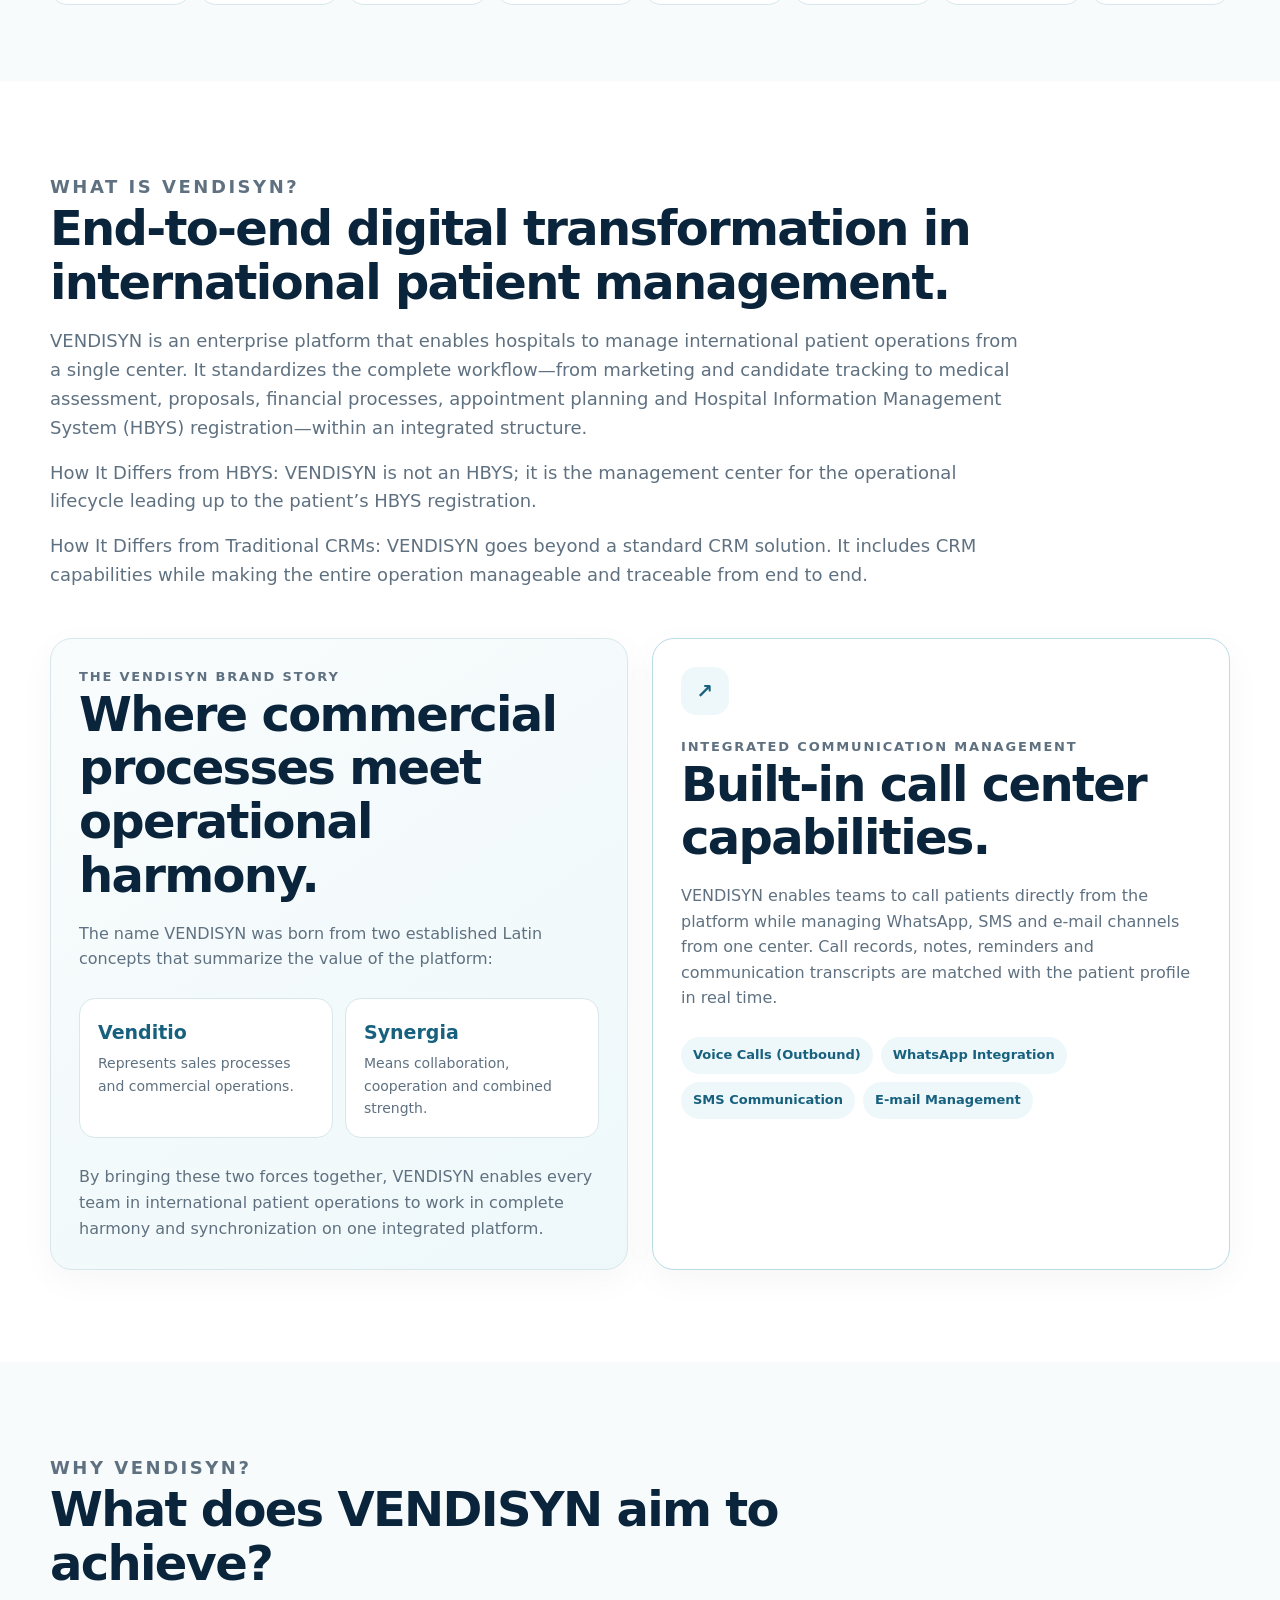
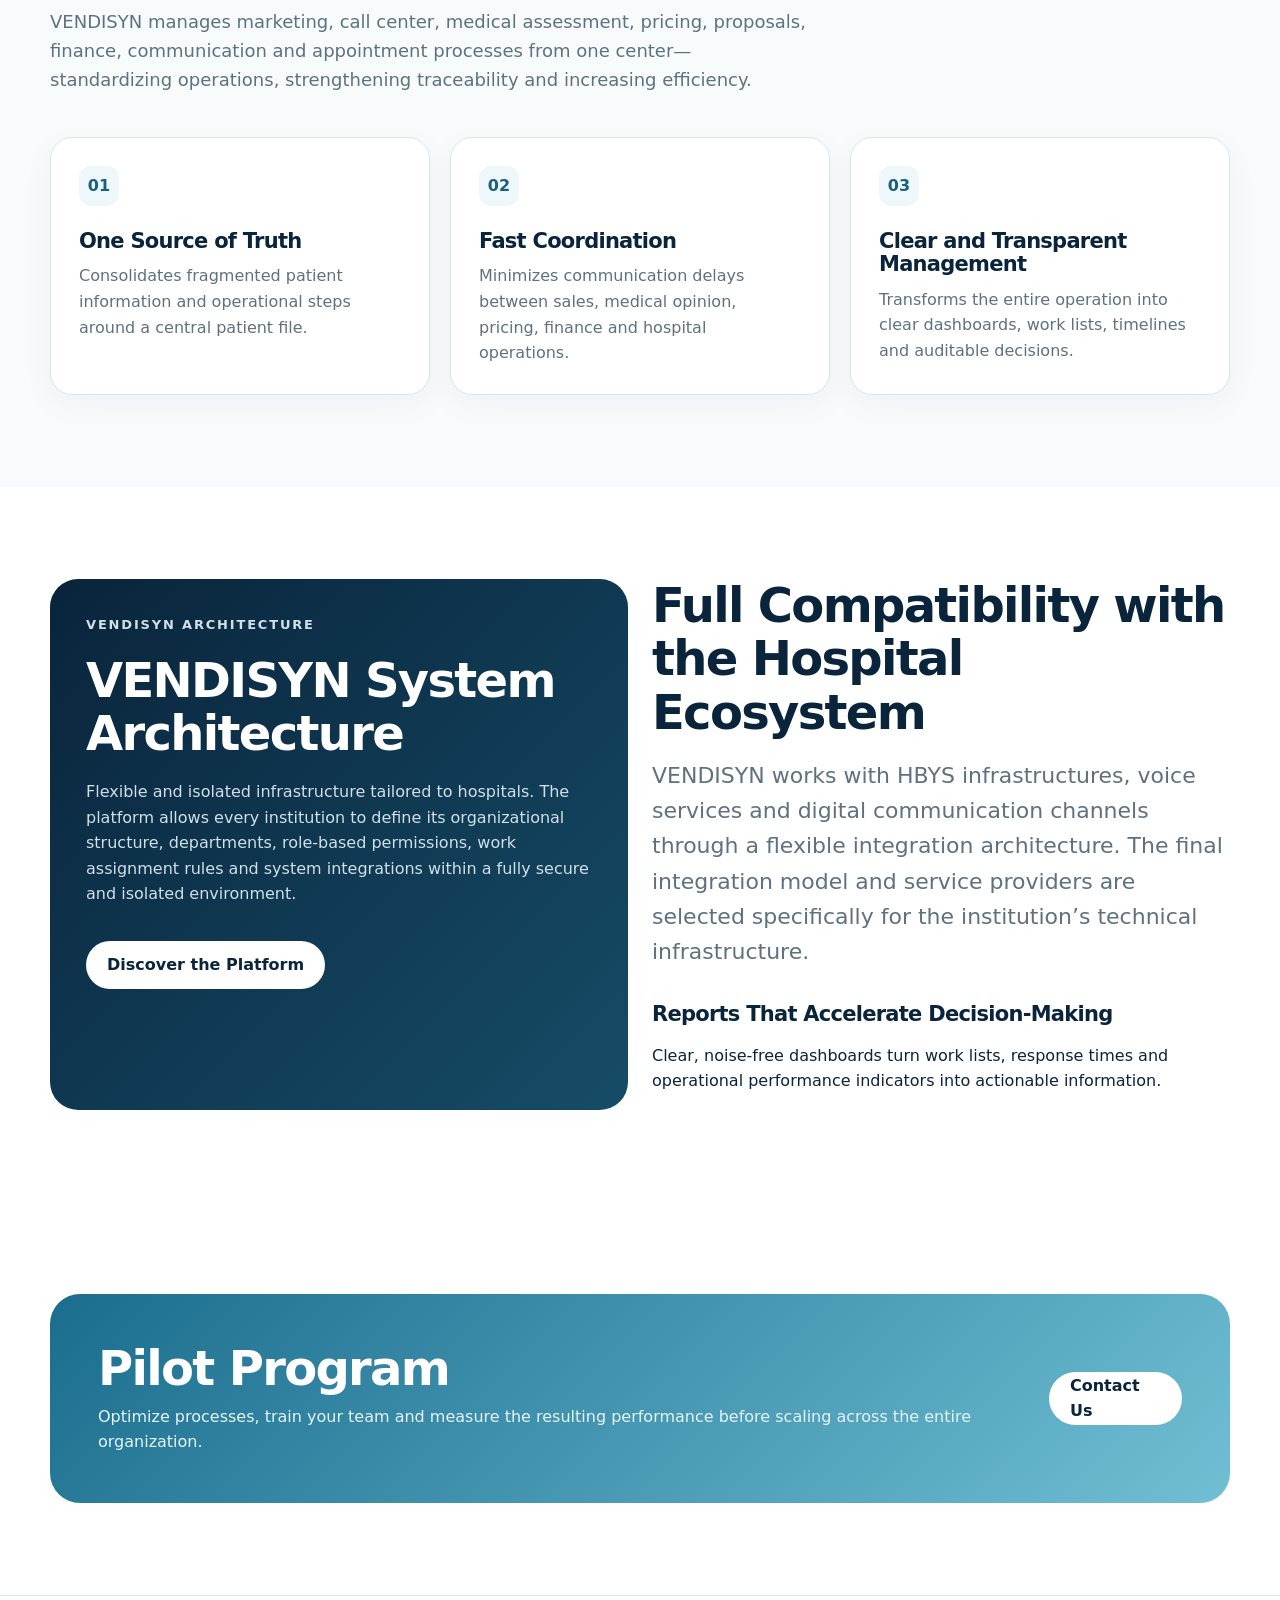
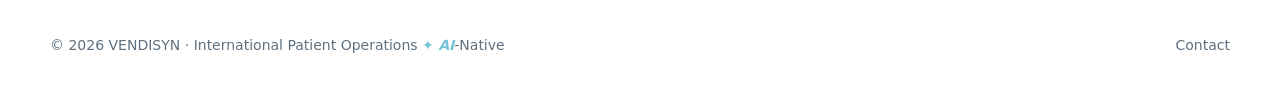
==== commit f7c37f67: "feat: add AI-Native brand signature" ====
--- a/index.html
+++ b/index.html
@@ -1,4 +1,4 @@
-<!doctype html><html lang="en"><head><meta charset="utf-8"><meta name="viewport" content="width=device-width,initial-scale=1"><meta name="description" content="VENDISYN international patient operations platform"><title>VENDISYN | International Patient Operations</title><link rel="stylesheet" href="assets/styles.css?v=20260822-2"><script defer src="assets/i18n.js?v=20260822-2"></script></head><body>
+<!doctype html><html lang="en"><head><meta charset="utf-8"><meta name="viewport" content="width=device-width,initial-scale=1"><meta name="description" content="VENDISYN International Patient Operations — AI-Native"><title>VENDISYN | International Patient Operations ✦ AI-Native</title><link rel="stylesheet" href="assets/styles.css?v=20260905-1"><script defer src="assets/i18n.js?v=20260905-1"></script></head><body>
 <a class="skip-link" href="#main">Skip to content</a>
 <header class="site-header"><div class="container nav"><a class="brand" href="index.html"><img src="assets/vendisyn-logo.png" alt="VENDISYN"><span>VENDISYN</span></a><nav class="nav-links" data-menu><a aria-current="page" href="index.html" data-i18n="navHome">Home</a><a href="platform.html" data-i18n="navPlatform">Platform</a><a href="how-it-works.html" data-i18n="navHow">How it works</a><a href="unique-features.html" data-i18n="navUnique">Unique Features</a><a href="contact.html" data-i18n="navContact">Contact</a></nav><div class="nav-actions"><select class="language-select" data-language aria-label="Language"><option value="en">EN</option><option value="tr">TR</option><option value="fr">FR</option><option value="ar">AR</option><option value="ru">RU</option><option value="zh">中文</option><option value="es">ES</option></select><a class="button" href="contact.html" data-i18n="navTalk">Talk to us</a><button class="menu-button" data-menu-button aria-label="Menu" aria-expanded="false"><svg width="26" height="26" viewBox="0 0 24 24" fill="none" stroke="currentColor" stroke-width="2"><path d="M4 7h16M4 12h16M4 17h16"/></svg></button></div></div></header>
 <main id="main"><section class="hero"><div class="container hero-grid"><div><p class="eyebrow" data-i18n="heroEyebrow">International patient operations, in one place</p><h1 data-i18n="heroTitle">Every patient journey. One clear operational flow.</h1><p class="lead" data-i18n="heroLead">VENDISYN connects international patient acquisition, medical review, pricing, proposal, payment, appointment and hospital registration in a controlled workflow.</p><div class="hero-actions"><a class="button" href="platform.html" data-i18n="heroCta">Discover VENDISYN</a><a class="button secondary" href="contact.html" data-i18n="heroContact">Request a presentation</a></div></div><aside class="hero-panel"><p class="eyebrow">VENDISYN</p><h3 data-i18n="panelTitle">A single operational view</h3><p data-i18n="panelText">Teams see the right work, at the right time, within their hospital and permission scope.</p><div class="metric-row"><div class="metric"><strong>01</strong><span data-i18n="metric1">Patient file</span></div><div class="metric"><strong>→</strong><span data-i18n="metric2">Workflow</span></div><div class="metric"><strong>✓</strong><span data-i18n="metric3">Audit trail</span></div></div></aside></div></section>
@@ -7,4 +7,4 @@
 <section class="section soft"><div class="container"><div class="section-head"><p class="eyebrow" data-i18n="flowEyebrow">Simple by design</p><h2 data-i18n="flowTitle">From first contact to hospital registration</h2><p data-i18n="flowText"></p></div><div class="flow"><div class="flow-step"><strong data-i18n="s1">Application</strong><span data-i18n="s1t"></span></div><div class="flow-step"><strong data-i18n="s2">Patient File</strong><span data-i18n="s2t"></span></div><div class="flow-step"><strong data-i18n="s3">Medical Review</strong><span data-i18n="s3t"></span></div><div class="flow-step"><strong data-i18n="s4">Pricing</strong><span data-i18n="s4t"></span></div><div class="flow-step"><strong data-i18n="s5">Proposal</strong><span data-i18n="s5t"></span></div><div class="flow-step"><strong data-i18n="s6">Payment</strong><span data-i18n="s6t"></span></div><div class="flow-step"><strong data-i18n="s7">Appointment</strong><span data-i18n="s7t"></span></div><div class="flow-step"><strong data-i18n="s8">HBYS Registration</strong><span data-i18n="s8t"></span></div></div></div></section>
 <section class="section"><div class="container grid-2"><article class="quote-block"><p class="eyebrow">VENDISYN ARCHITECTURE</p><h2 data-i18n="architectureTitle">A separate operational architecture for every hospital</h2><p data-i18n="architectureText"></p><div class="hero-actions"><a class="button light" href="platform.html" data-i18n="architectureCta">Explore the platform</a></div></article><div><h2 data-i18n="integrationTitle">Built to work with the hospital ecosystem</h2><p class="lead" data-i18n="integrationText"></p><h3 style="margin-top:34px" data-i18n="reportsTitle">Executive reporting without the noise</h3><p data-i18n="reportsText"></p></div></div></section>
 <section class="section"><div class="container cta"><div><h2 data-i18n="ctaTitle">Start with a focused hospital pilot.</h2><p data-i18n="ctaText"></p></div><a class="button light" href="contact.html" data-i18n="ctaButton">Contact by email</a></div></section></main>
-<footer class="site-footer"><div class="container footer-row"><div>© <span data-year></span> VENDISYN · <span data-i18n="footer">International Patient Operations Platform</span></div><div class="footer-links"><a href="platform.html" data-i18n="navPlatform">Platform</a><a href="unique-features.html" data-i18n="navUnique">Unique Features</a><a href="contact.html" data-i18n="navContact">Contact</a></div></div></footer></body></html>
+<footer class="site-footer"><div class="container footer-row"><div>© <span data-year></span> VENDISYN · <span data-i18n="brandDescriptor">International Patient Operations</span> <span class="ai-signature" dir="ltr"><span class="ai-star" aria-hidden="true">✦&nbsp;</span><em class="ai-text">AI</em><span class="native-text">-Native</span></span></div><div class="footer-links"><a href="platform.html" data-i18n="navPlatform">Platform</a><a href="unique-features.html" data-i18n="navUnique">Unique Features</a><a href="contact.html" data-i18n="navContact">Contact</a></div></div></footer></body></html>
--- a/assets/styles.css
+++ b/assets/styles.css
@@ -37,6 +37,11 @@
 .brand-copy strong { font-size: 14px; letter-spacing: .18em; }
 .brand-copy strong { color: white; }
 .brand-copy small { margin-top: 5px; color: #9eb4c2; font-size: 9px; letter-spacing: .03em; }
+.brand-descriptor { display: flex; flex-wrap: wrap; align-items: baseline; gap: 4px; }
+.ai-signature { display: inline-flex; direction: ltr; white-space: nowrap; }
+.ai-star, .ai-text { color: var(--aqua); }
+.ai-text { font-weight: 800; font-style: italic; }
+.native-text { color: inherit; }
 .nav-links { display: flex; align-items: center; gap: 26px; font-size: 14px; font-weight: 650; }
 .nav-links a { color: #bdccd5; }
 .nav-links a:hover, .nav-links a[aria-current="page"] { color: white; }
@@ -217,7 +222,8 @@
   .container { width: min(calc(100% - 28px), var(--max)); }
   .nav { min-height: 78px; }
   .brand img { width: 43px; }
-  .brand-copy small { display: none; }
+  .brand-copy strong { font-size: 12px; }
+  .brand-copy small { display: flex; max-width: 155px; font-size: 8px; line-height: 1.2; }
   .language-select { width: 68px; padding: 8px; }
   .hero { padding: 72px 0 58px; }
   .page-hero { padding: 66px 0 52px; }
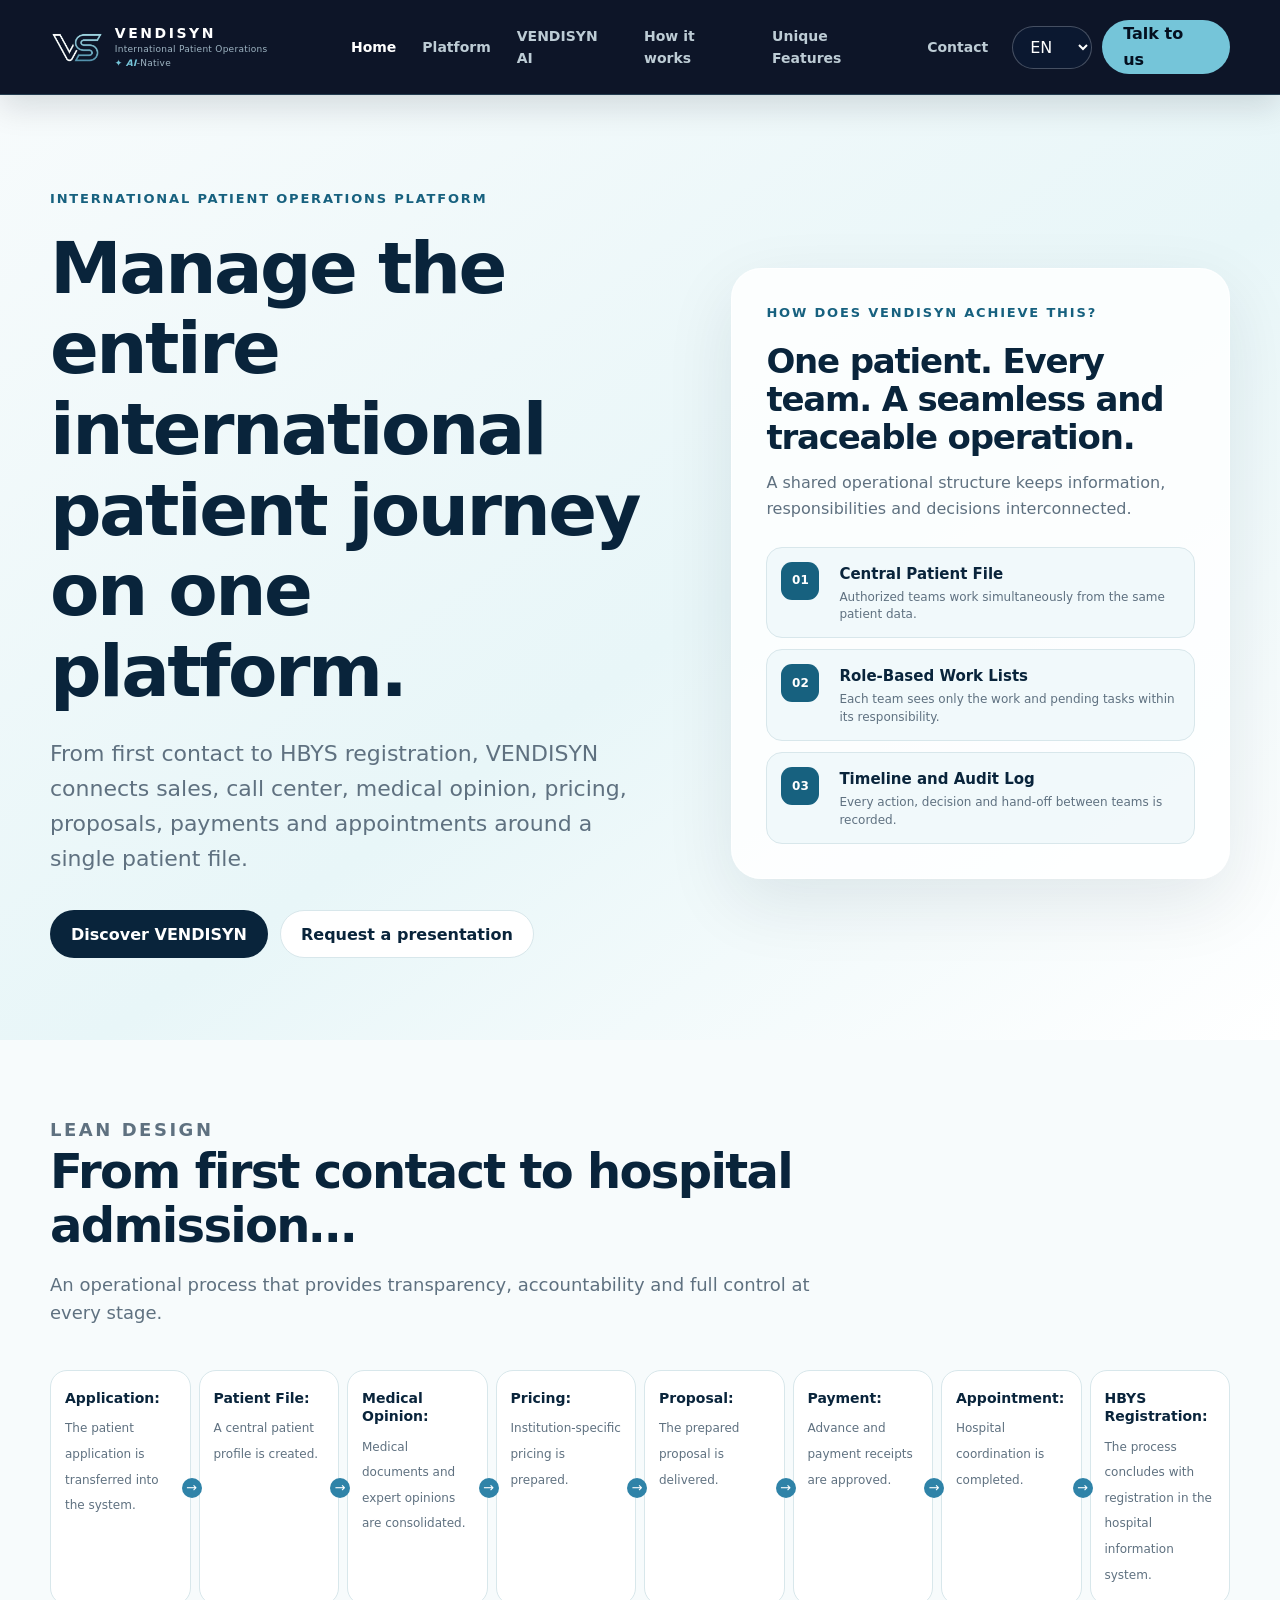
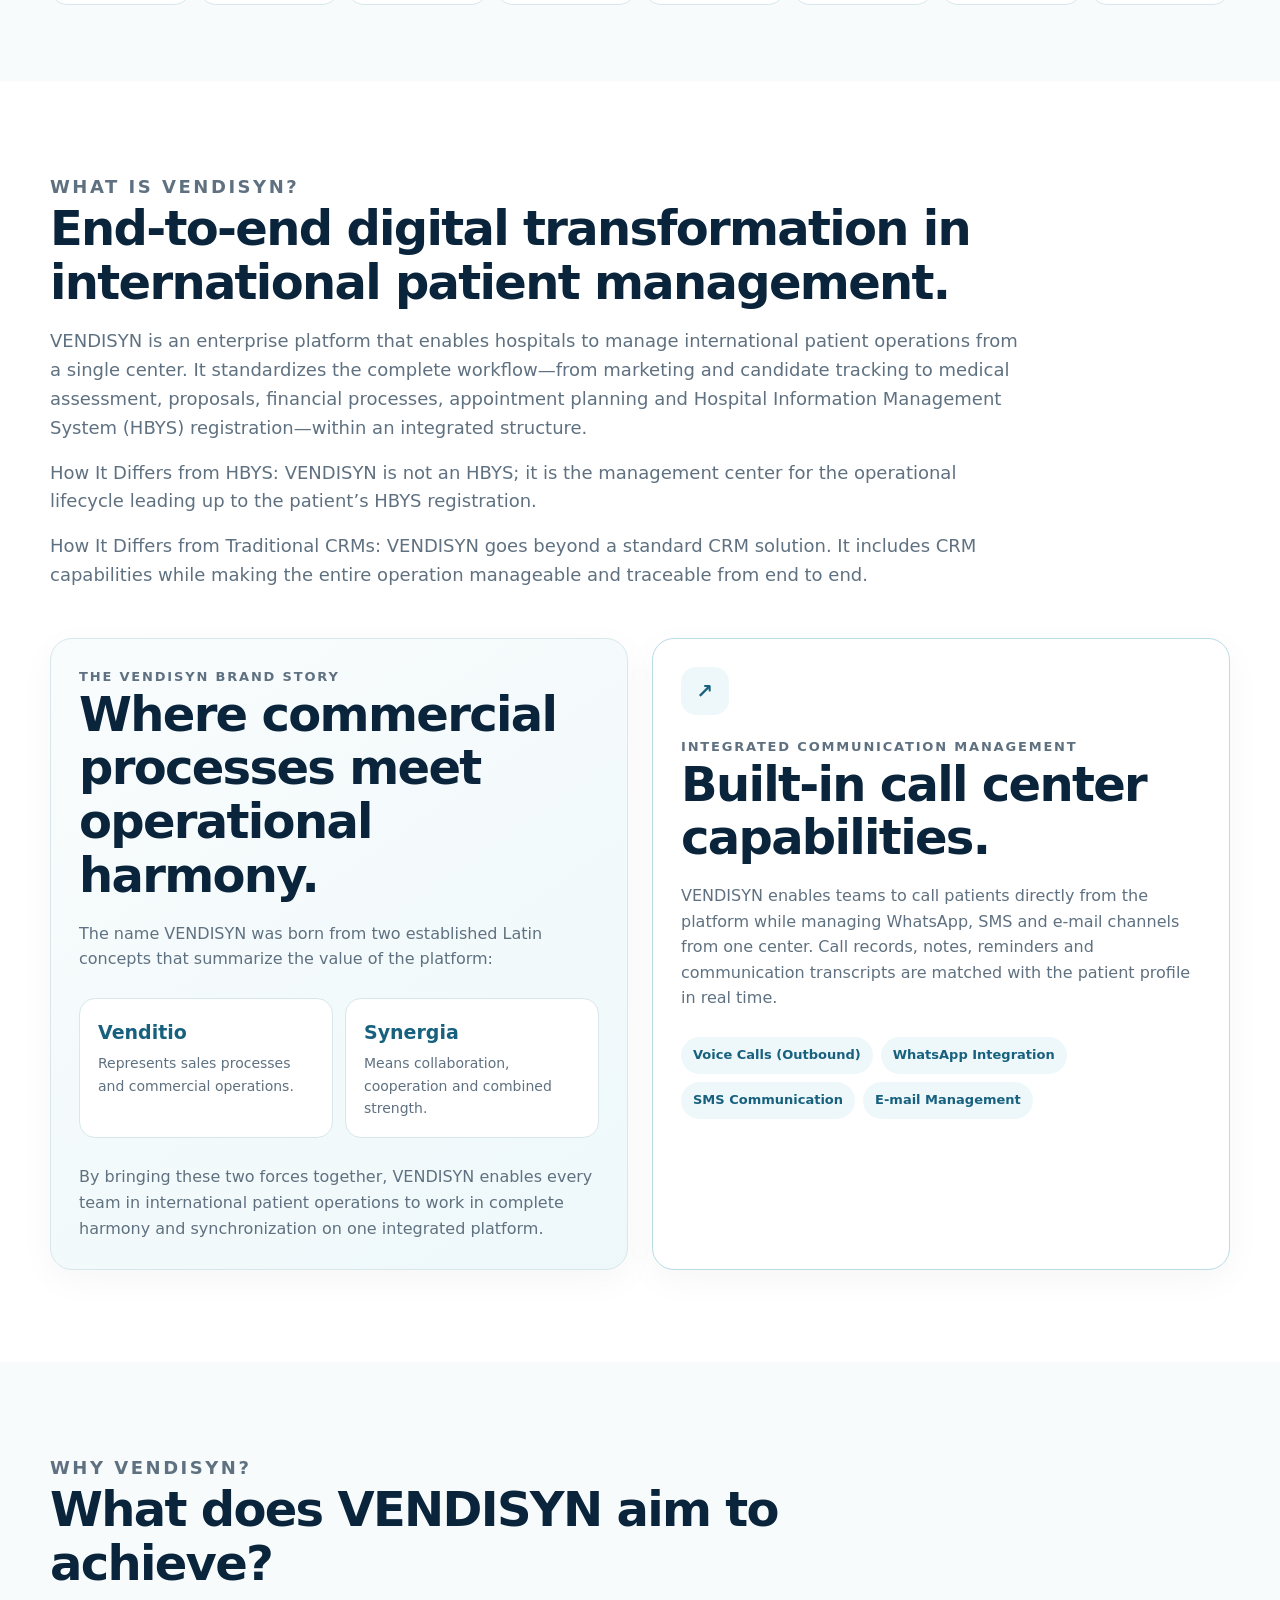
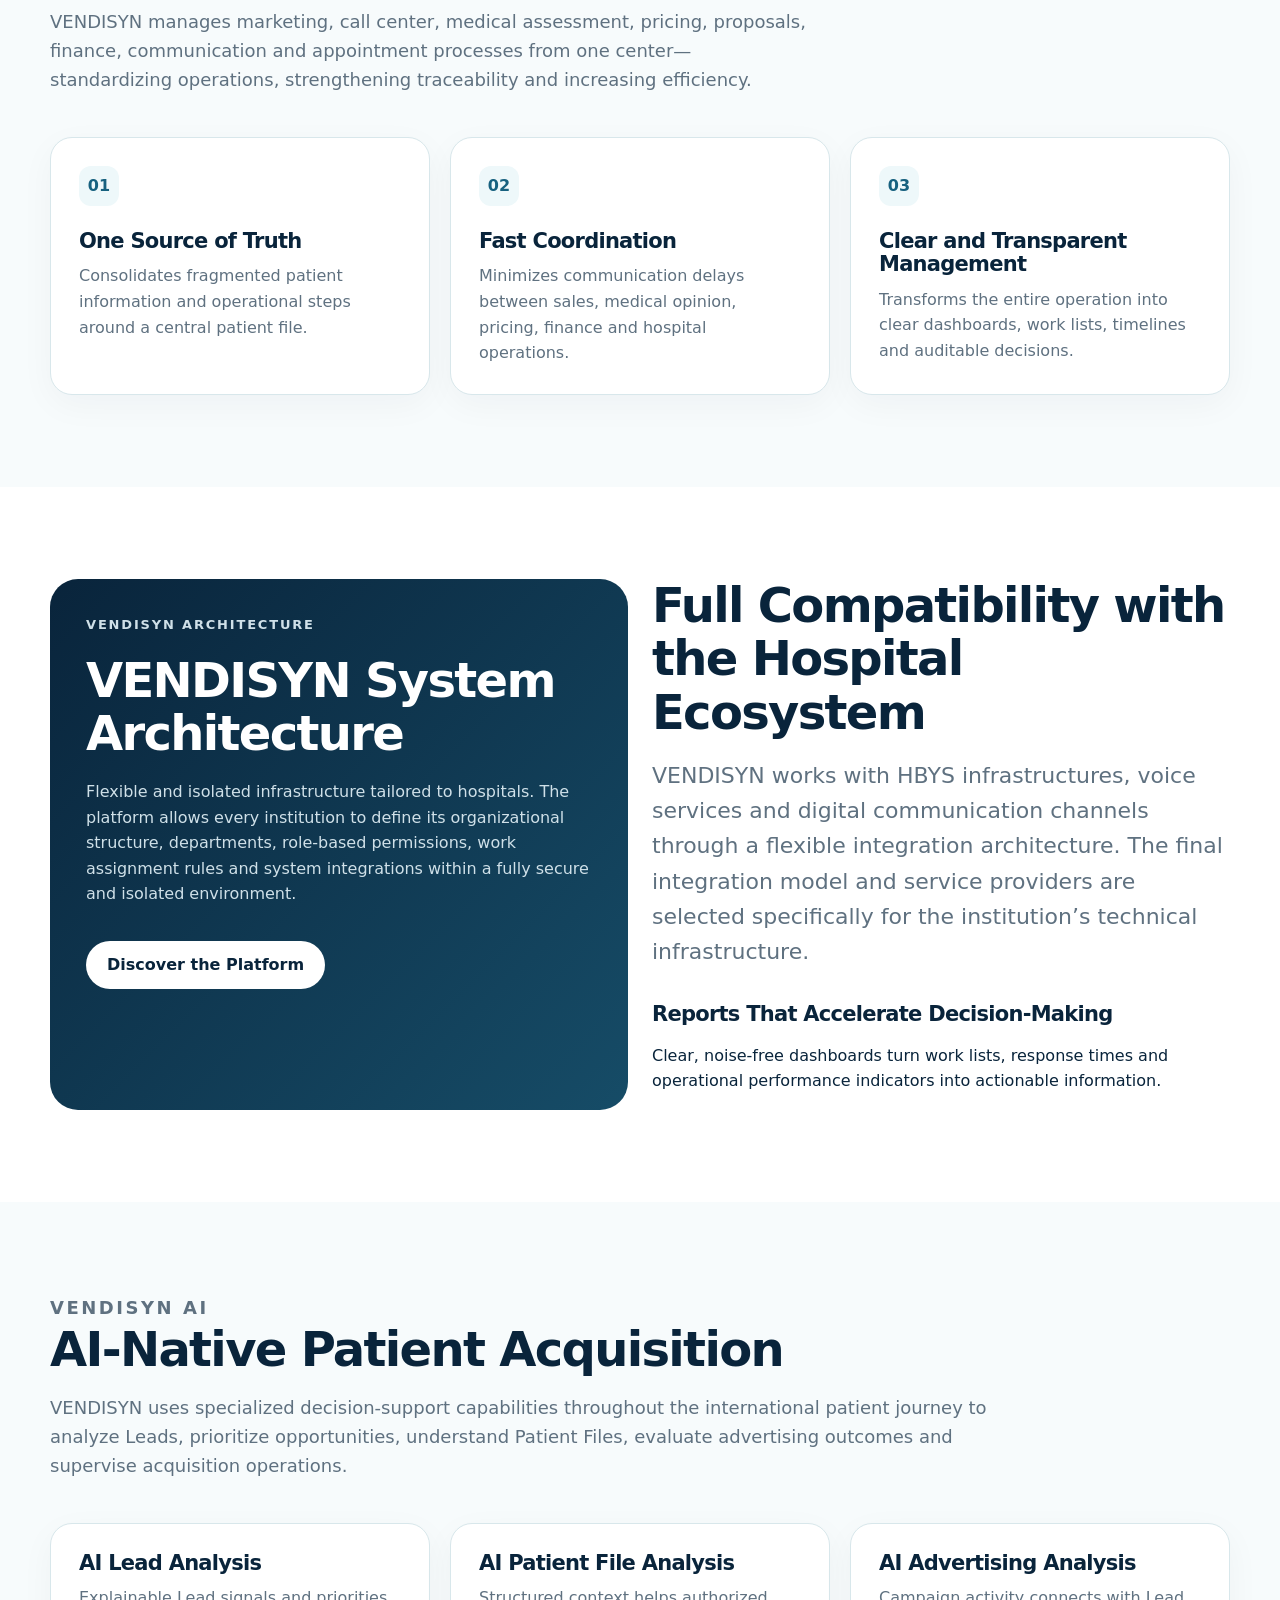
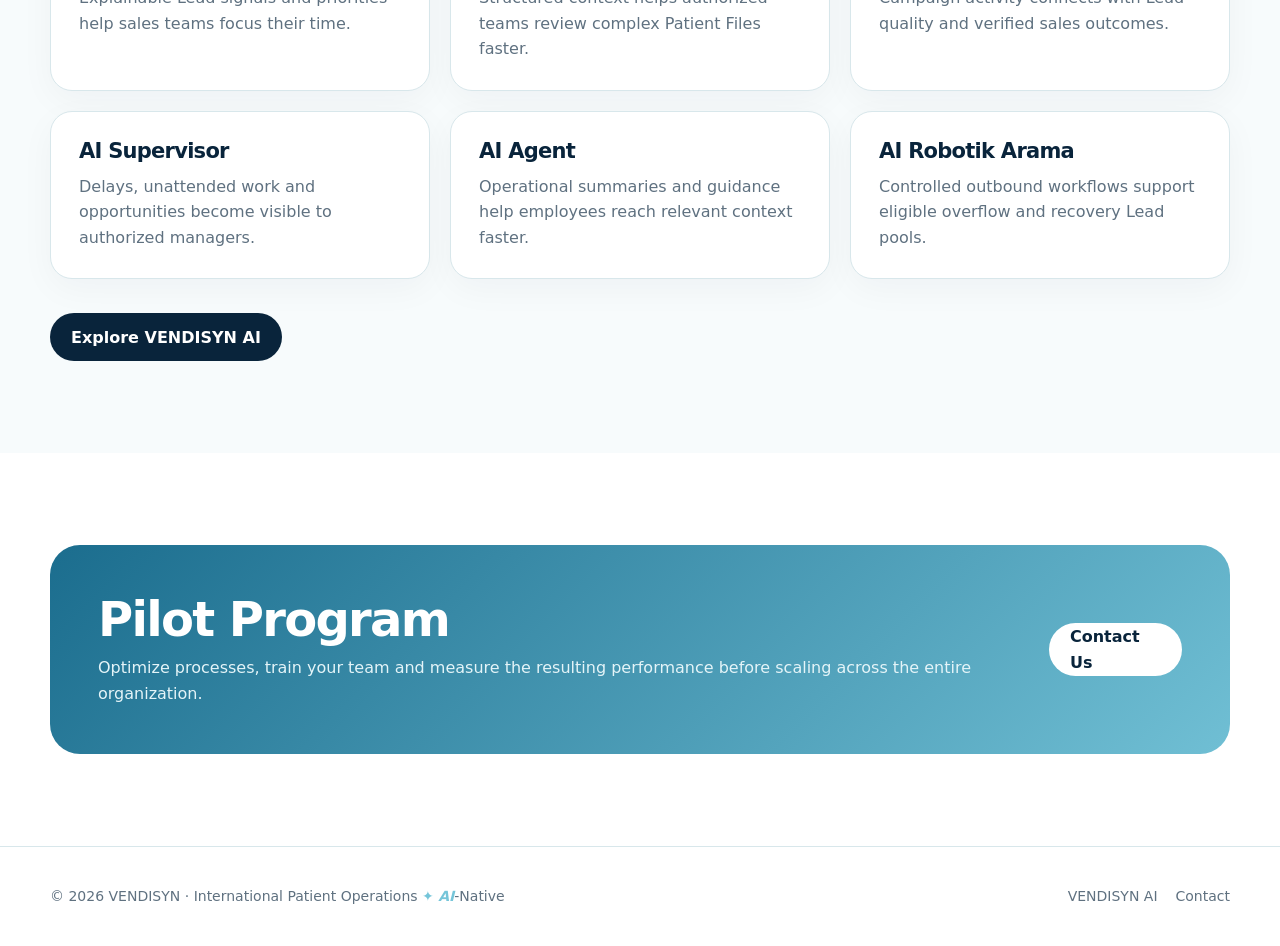
==== commit 74952fb4: "feat: add multilingual VENDISYN AI landing page" ====
--- a/index.html
+++ b/index.html
@@ -1,4 +1,4 @@
-<!doctype html><html lang="en"><head><meta charset="utf-8"><meta name="viewport" content="width=device-width,initial-scale=1"><meta name="description" content="VENDISYN International Patient Operations — AI-Native"><title>VENDISYN | International Patient Operations ✦ AI-Native</title><link rel="stylesheet" href="assets/styles.css?v=20260905-1"><script defer src="assets/i18n.js?v=20260905-1"></script></head><body>
+<!doctype html><html lang="en"><head><meta charset="utf-8"><meta name="viewport" content="width=device-width,initial-scale=1"><meta name="description" content="VENDISYN is an AI-native international patient operations platform for hospitals, connecting acquisition, sales, medical review and hospital registration."><meta name="robots" content="index,follow,max-image-preview:large"><link rel="canonical" href="https://vendisyn.com/"><meta property="og:type" content="website"><meta property="og:site_name" content="VENDISYN"><meta property="og:title" content="VENDISYN | AI-Native International Patient Operations"><meta property="og:description" content="Manage international patient acquisition and pre-admission operations through one controlled platform."><meta property="og:url" content="https://vendisyn.com/"><meta property="og:image" content="https://vendisyn.com/assets/vendisyn-logo.png"><meta name="twitter:card" content="summary_large_image"><meta name="twitter:title" content="VENDISYN | AI-Native International Patient Operations"><meta name="twitter:description" content="One platform for international patient acquisition and pre-admission operations."><meta name="twitter:image" content="https://vendisyn.com/assets/vendisyn-logo.png"><title>VENDISYN | AI-Native International Patient Operations</title><link rel="stylesheet" href="assets/styles.css?v=20260907-1"><script defer src="assets/i18n.js?v=20260907-1"></script><script type="application/ld+json">{"@context":"https://schema.org","@graph":[{"@type":"Organization","@id":"https://vendisyn.com/#organization","name":"VENDISYN","url":"https://vendisyn.com/","logo":"https://vendisyn.com/assets/vendisyn-logo.png"},{"@type":"WebSite","@id":"https://vendisyn.com/#website","url":"https://vendisyn.com/","name":"VENDISYN","publisher":{"@id":"https://vendisyn.com/#organization"},"inLanguage":"en"},{"@type":["SoftwareApplication","WebApplication"],"@id":"https://vendisyn.com/#software","name":"VENDISYN","url":"https://vendisyn.com/","applicationCategory":"BusinessApplication","operatingSystem":"Web","description":"AI-native international patient operations and patient acquisition platform for hospitals and healthcare organizations.","publisher":{"@id":"https://vendisyn.com/#organization"}}]}</script></head><body>
 <a class="skip-link" href="#main">Skip to content</a>
 <header class="site-header"><div class="container nav"><a class="brand" href="index.html"><img src="assets/vendisyn-logo.png" alt="VENDISYN"><span>VENDISYN</span></a><nav class="nav-links" data-menu><a aria-current="page" href="index.html" data-i18n="navHome">Home</a><a href="platform.html" data-i18n="navPlatform">Platform</a><a href="how-it-works.html" data-i18n="navHow">How it works</a><a href="unique-features.html" data-i18n="navUnique">Unique Features</a><a href="contact.html" data-i18n="navContact">Contact</a></nav><div class="nav-actions"><select class="language-select" data-language aria-label="Language"><option value="en">EN</option><option value="tr">TR</option><option value="fr">FR</option><option value="ar">AR</option><option value="ru">RU</option><option value="zh">中文</option><option value="es">ES</option></select><a class="button" href="contact.html" data-i18n="navTalk">Talk to us</a><button class="menu-button" data-menu-button aria-label="Menu" aria-expanded="false"><svg width="26" height="26" viewBox="0 0 24 24" fill="none" stroke="currentColor" stroke-width="2"><path d="M4 7h16M4 12h16M4 17h16"/></svg></button></div></div></header>
 <main id="main"><section class="hero"><div class="container hero-grid"><div><p class="eyebrow" data-i18n="heroEyebrow">International patient operations, in one place</p><h1 data-i18n="heroTitle">Every patient journey. One clear operational flow.</h1><p class="lead" data-i18n="heroLead">VENDISYN connects international patient acquisition, medical review, pricing, proposal, payment, appointment and hospital registration in a controlled workflow.</p><div class="hero-actions"><a class="button" href="platform.html" data-i18n="heroCta">Discover VENDISYN</a><a class="button secondary" href="contact.html" data-i18n="heroContact">Request a presentation</a></div></div><aside class="hero-panel"><p class="eyebrow">VENDISYN</p><h3 data-i18n="panelTitle">A single operational view</h3><p data-i18n="panelText">Teams see the right work, at the right time, within their hospital and permission scope.</p><div class="metric-row"><div class="metric"><strong>01</strong><span data-i18n="metric1">Patient file</span></div><div class="metric"><strong>→</strong><span data-i18n="metric2">Workflow</span></div><div class="metric"><strong>✓</strong><span data-i18n="metric3">Audit trail</span></div></div></aside></div></section>
@@ -6,5 +6,6 @@
 <section class="section soft"><div class="container"><div class="section-head"><p class="eyebrow" data-i18n="whyEyebrow">Why VENDISYN?</p><h2 data-i18n="purposeTitle">What does VENDISYN aim to achieve?</h2><p data-i18n="whyText"></p></div><div class="grid-3"><article class="card"><span class="number">01</span><h3 data-i18n="purpose1">One source of truth</h3><p data-i18n="purpose1t"></p></article><article class="card"><span class="number">02</span><h3 data-i18n="purpose2">Faster coordination</h3><p data-i18n="purpose2t"></p></article><article class="card"><span class="number">03</span><h3 data-i18n="purpose3">Management clarity</h3><p data-i18n="purpose3t"></p></article></div></div></section>
 <section class="section soft"><div class="container"><div class="section-head"><p class="eyebrow" data-i18n="flowEyebrow">Simple by design</p><h2 data-i18n="flowTitle">From first contact to hospital registration</h2><p data-i18n="flowText"></p></div><div class="flow"><div class="flow-step"><strong data-i18n="s1">Application</strong><span data-i18n="s1t"></span></div><div class="flow-step"><strong data-i18n="s2">Patient File</strong><span data-i18n="s2t"></span></div><div class="flow-step"><strong data-i18n="s3">Medical Review</strong><span data-i18n="s3t"></span></div><div class="flow-step"><strong data-i18n="s4">Pricing</strong><span data-i18n="s4t"></span></div><div class="flow-step"><strong data-i18n="s5">Proposal</strong><span data-i18n="s5t"></span></div><div class="flow-step"><strong data-i18n="s6">Payment</strong><span data-i18n="s6t"></span></div><div class="flow-step"><strong data-i18n="s7">Appointment</strong><span data-i18n="s7t"></span></div><div class="flow-step"><strong data-i18n="s8">HBYS Registration</strong><span data-i18n="s8t"></span></div></div></div></section>
 <section class="section"><div class="container grid-2"><article class="quote-block"><p class="eyebrow">VENDISYN ARCHITECTURE</p><h2 data-i18n="architectureTitle">A separate operational architecture for every hospital</h2><p data-i18n="architectureText"></p><div class="hero-actions"><a class="button light" href="platform.html" data-i18n="architectureCta">Explore the platform</a></div></article><div><h2 data-i18n="integrationTitle">Built to work with the hospital ecosystem</h2><p class="lead" data-i18n="integrationText"></p><h3 style="margin-top:34px" data-i18n="reportsTitle">Executive reporting without the noise</h3><p data-i18n="reportsText"></p></div></div></section>
+<section class="section soft home-ai"><div class="container"><div class="section-head wide"><p class="eyebrow">VENDISYN AI</p><h2>AI-Native Patient Acquisition</h2><p>VENDISYN uses specialized decision-support capabilities throughout the international patient journey to analyze Leads, prioritize opportunities, understand Patient Files, evaluate advertising outcomes and supervise acquisition operations.</p></div><div class="grid-3"><article class="card"><h3>AI Lead Analysis</h3><p>Explainable Lead signals and priorities help sales teams focus their time.</p></article><article class="card"><h3>AI Patient File Analysis</h3><p>Structured context helps authorized teams review complex Patient Files faster.</p></article><article class="card"><h3>AI Advertising Analysis</h3><p>Campaign activity connects with Lead quality and verified sales outcomes.</p></article><article class="card"><h3>AI Supervisor</h3><p>Delays, unattended work and opportunities become visible to authorized managers.</p></article><article class="card"><h3>AI Agent</h3><p>Operational summaries and guidance help employees reach relevant context faster.</p></article><article class="card"><h3>AI Robotik Arama</h3><p>Controlled outbound workflows support eligible overflow and recovery Lead pools.</p></article></div><div class="hero-actions"><a class="button" href="ai-powered-patient-acquisition.html">Explore VENDISYN AI</a></div></div></section>
 <section class="section"><div class="container cta"><div><h2 data-i18n="ctaTitle">Start with a focused hospital pilot.</h2><p data-i18n="ctaText"></p></div><a class="button light" href="contact.html" data-i18n="ctaButton">Contact by email</a></div></section></main>
 <footer class="site-footer"><div class="container footer-row"><div>© <span data-year></span> VENDISYN · <span data-i18n="brandDescriptor">International Patient Operations</span> <span class="ai-signature" dir="ltr"><span class="ai-star" aria-hidden="true">✦&nbsp;</span><em class="ai-text">AI</em><span class="native-text">-Native</span></span></div><div class="footer-links"><a href="platform.html" data-i18n="navPlatform">Platform</a><a href="unique-features.html" data-i18n="navUnique">Unique Features</a><a href="contact.html" data-i18n="navContact">Contact</a></div></div></footer></body></html>
--- a/assets/styles.css
+++ b/assets/styles.css
@@ -10,6 +10,51 @@
   --shadow: 0 24px 70px rgba(9, 36, 59, .09);
   --radius: 22px;
   --max: 1180px;
+}
+
+/* VENDISYN AI sales page */
+.breadcrumb { padding-top: 22px; }
+.breadcrumb ol { display: flex; gap: 10px; margin: 0; padding: 0; list-style: none; color: var(--muted); font-size: 13px; }
+.breadcrumb li + li::before { content: "/"; margin-right: 10px; color: #9eb4c2; }
+.breadcrumb a:hover { color: var(--blue-dark); }
+.ai-hero { position: relative; overflow: hidden; padding: 56px 0 86px; background: radial-gradient(circle at 85% 20%, rgba(117,197,217,.28), transparent 35%), linear-gradient(145deg, #f7fbfc 0%, #e8f6f8 55%, #fff 100%); }
+.ai-hero-grid { display: grid; grid-template-columns: 1.08fr .92fr; align-items: center; gap: 72px; }
+.ai-hero h1 { max-width: 760px; margin: 0 0 22px; font-size: clamp(42px, 6vw, 72px); line-height: 1.03; letter-spacing: -.045em; }
+.ai-principle { margin: 26px 0 0; color: var(--blue-dark); font-size: 19px; font-weight: 800; }
+.ai-map { display: grid; gap: 8px; padding: 28px; border: 1px solid rgba(47,131,168,.2); border-radius: var(--radius); background: rgba(255,255,255,.88); box-shadow: var(--shadow); text-align: center; }
+.ai-map span, .ai-map strong { padding: 12px 14px; border-radius: 12px; background: var(--pale); }
+.ai-map strong { color: white; background: var(--ink); }
+.ai-map b { color: var(--blue); line-height: 1; }
+.ai-capability-grid { display: grid; grid-template-columns: repeat(3, 1fr); gap: 22px; }
+.ai-capability-grid .card { display: flex; flex-direction: column; }
+.ai-capability-grid small { display: block; margin-top: auto; padding-top: 18px; color: var(--blue-dark); font-weight: 700; }
+.ai-workflow { display: grid; grid-template-columns: repeat(4, 1fr); gap: 14px; counter-reset: ai-flow; }
+.ai-workflow div { min-height: 148px; padding: 24px 20px; border: 1px solid var(--line); border-radius: 16px; background: white; }
+.ai-workflow div::before { counter-increment: ai-flow; content: counter(ai-flow, decimal-leading-zero); display: block; margin-bottom: 12px; color: var(--blue); font-size: 12px; font-weight: 800; letter-spacing: .1em; }
+.ai-workflow strong, .ai-workflow span { display: block; }
+.ai-workflow span { margin-top: 8px; color: var(--muted); font-size: 14px; }
+.closed-loop { display: flex; justify-content: space-between; gap: 24px; margin-top: 20px; padding: 24px; border-radius: 16px; color: white; background: var(--ink); }
+.closed-loop span { color: #cfe8ef; }
+.human-ai { display: grid; grid-template-columns: .85fr 1.15fr; gap: 70px; align-items: start; }
+.human-ai-columns { display: grid; grid-template-columns: 1fr 1fr; gap: 20px; }
+.human-ai-columns article { padding: 26px; border: 1px solid var(--line); border-radius: 18px; background: var(--pale); }
+.entity-answers .card h3 { margin-top: 0; }
+.faq { max-width: 920px; }
+.faq details { border-top: 1px solid var(--line); }
+.faq details:last-child { border-bottom: 1px solid var(--line); }
+.faq summary { padding: 20px 34px 20px 0; cursor: pointer; font-weight: 800; }
+.faq details p { margin: -5px 0 22px; color: var(--muted); }
+
+@media (max-width: 900px) {
+  .ai-hero-grid, .human-ai { grid-template-columns: 1fr; gap: 40px; }
+  .ai-capability-grid { grid-template-columns: repeat(2, 1fr); }
+  .ai-workflow { grid-template-columns: repeat(2, 1fr); }
+}
+
+@media (max-width: 620px) {
+  .ai-hero { padding: 42px 0 62px; }
+  .ai-capability-grid, .ai-workflow, .human-ai-columns { grid-template-columns: 1fr; }
+  .closed-loop { flex-direction: column; }
 }
 
 * { box-sizing: border-box; }
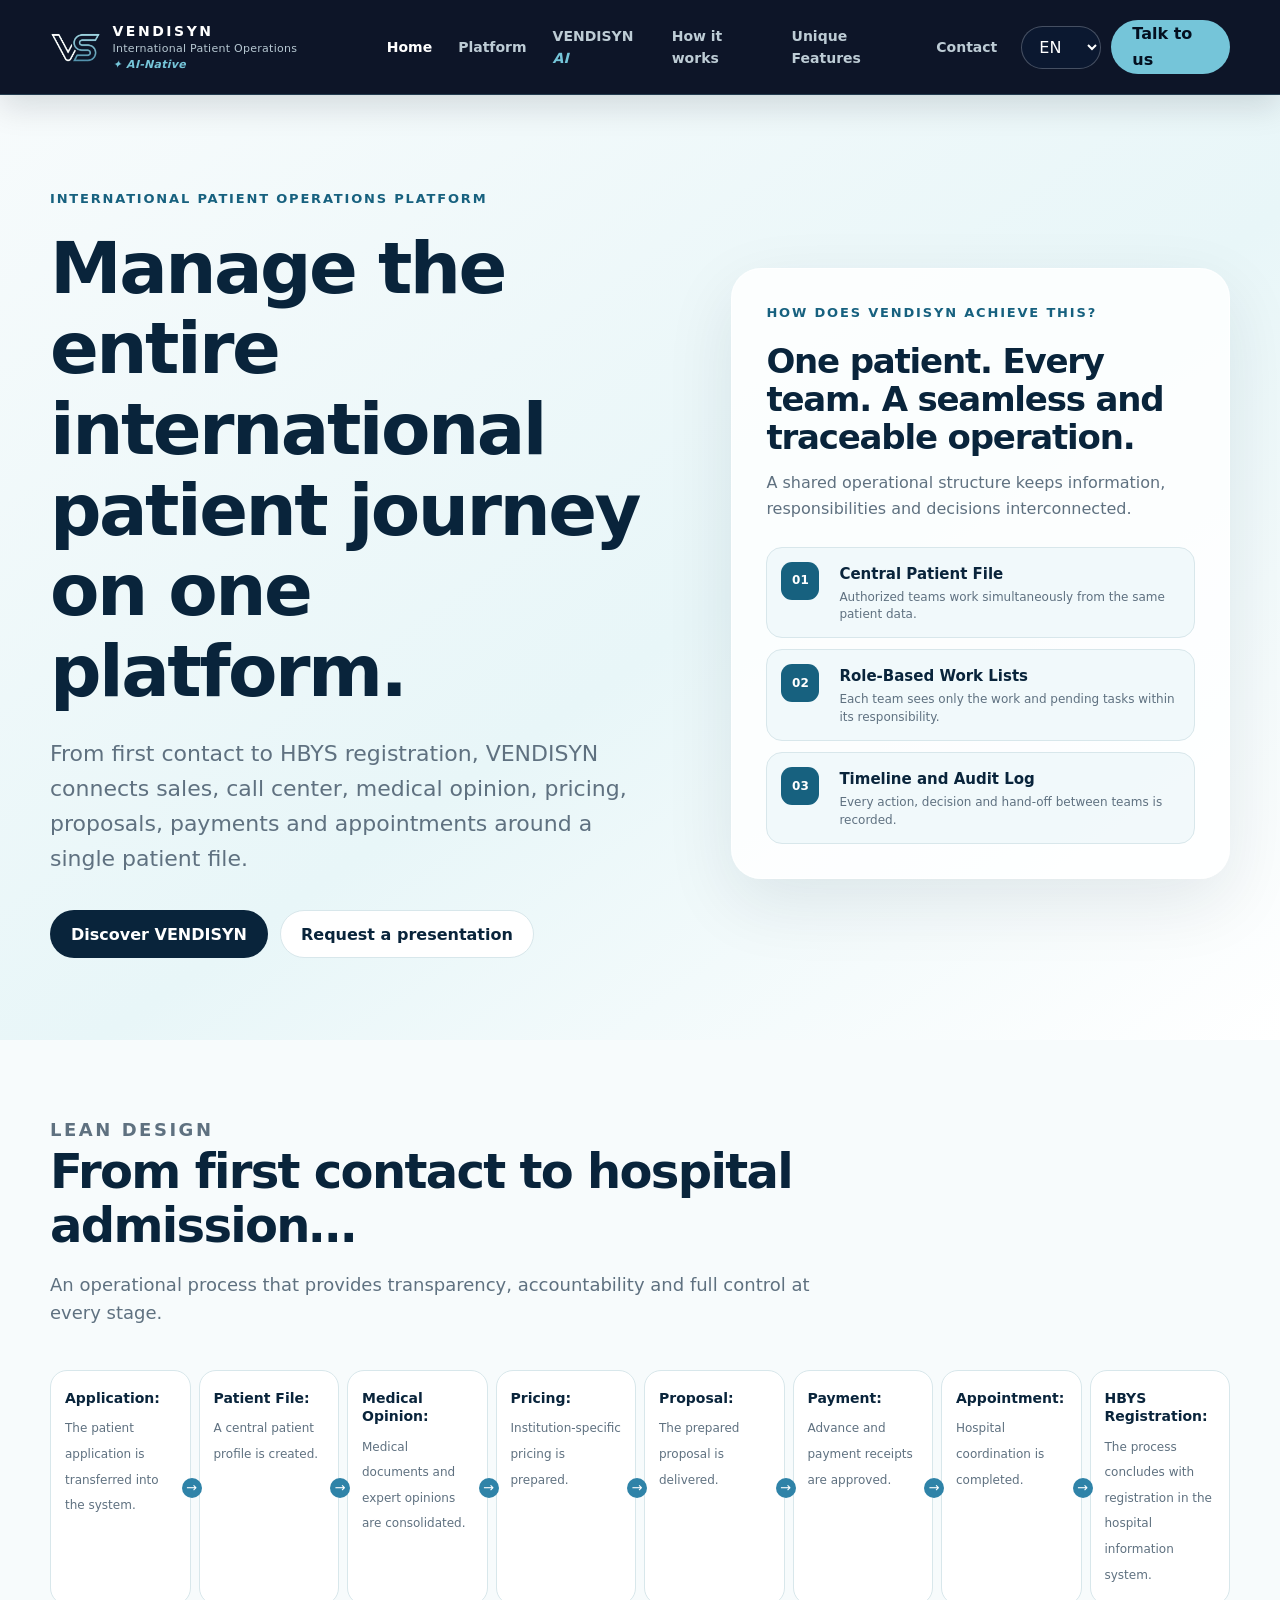
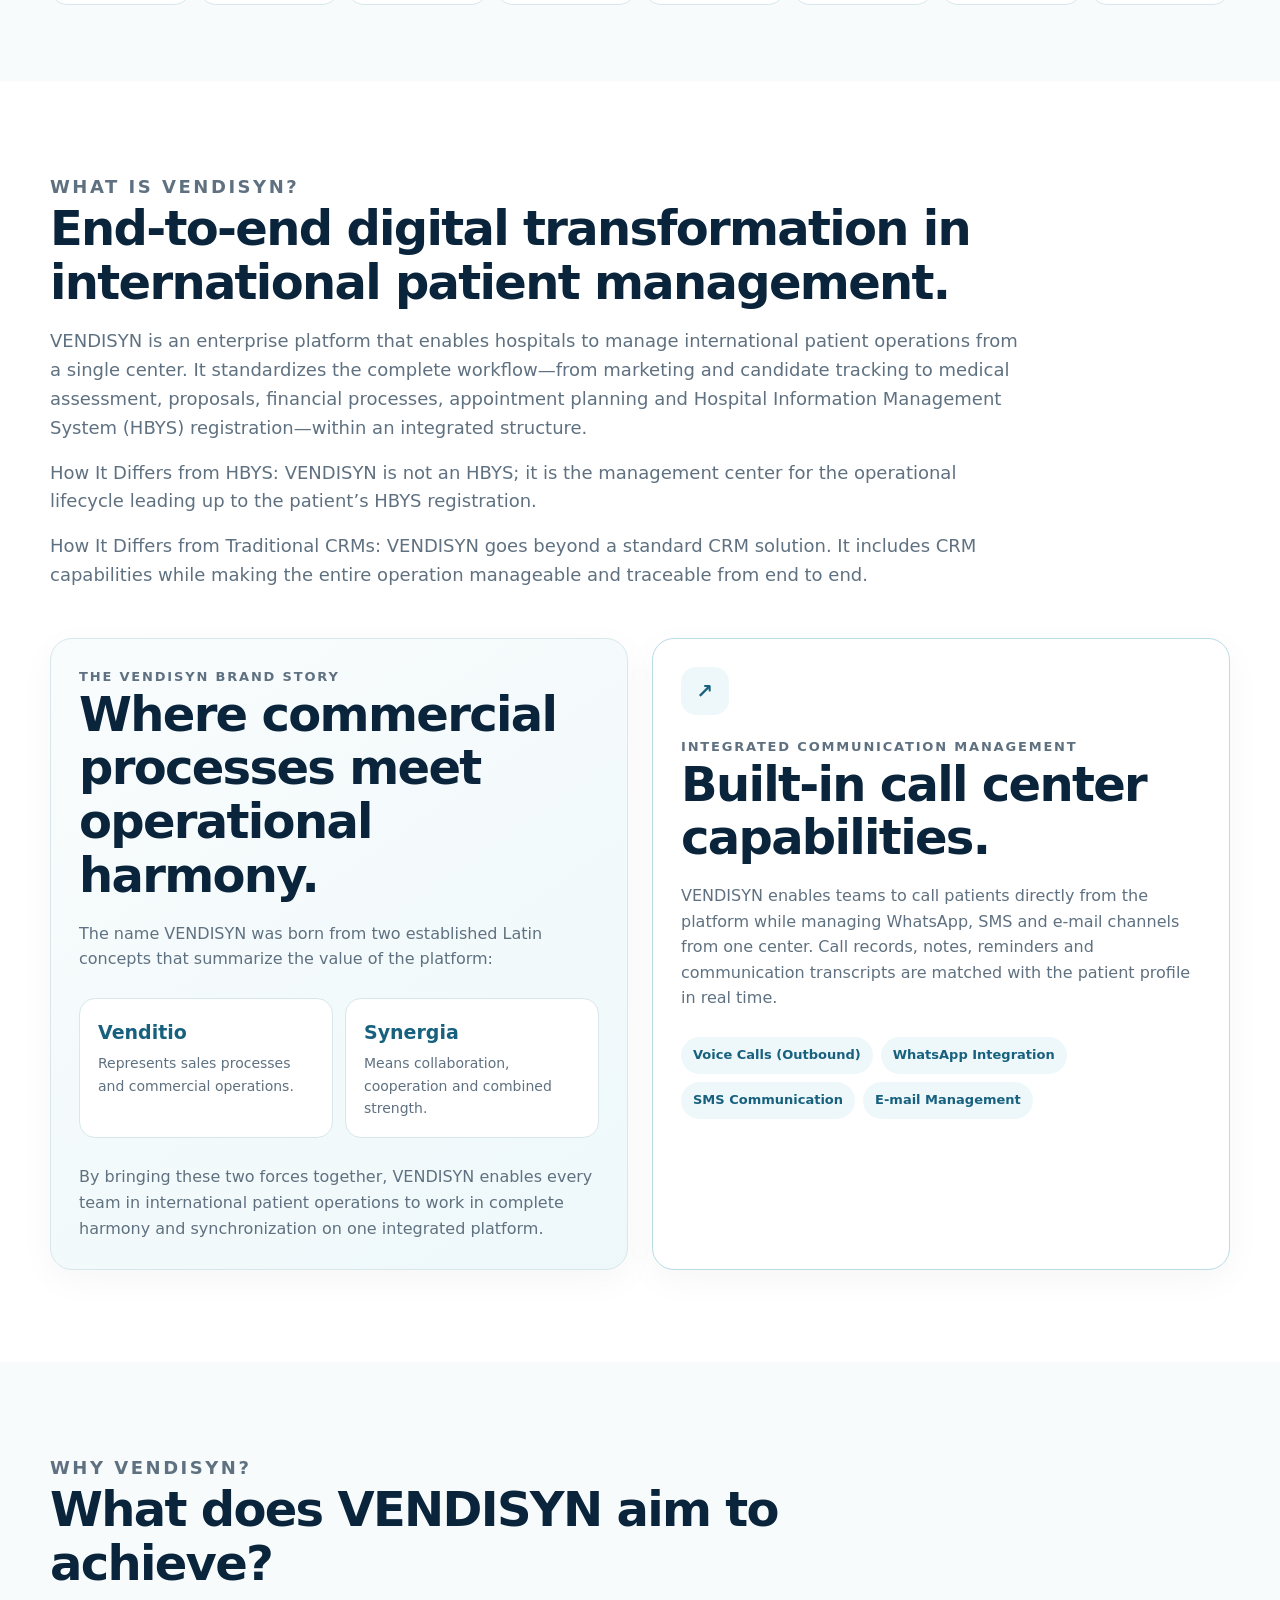
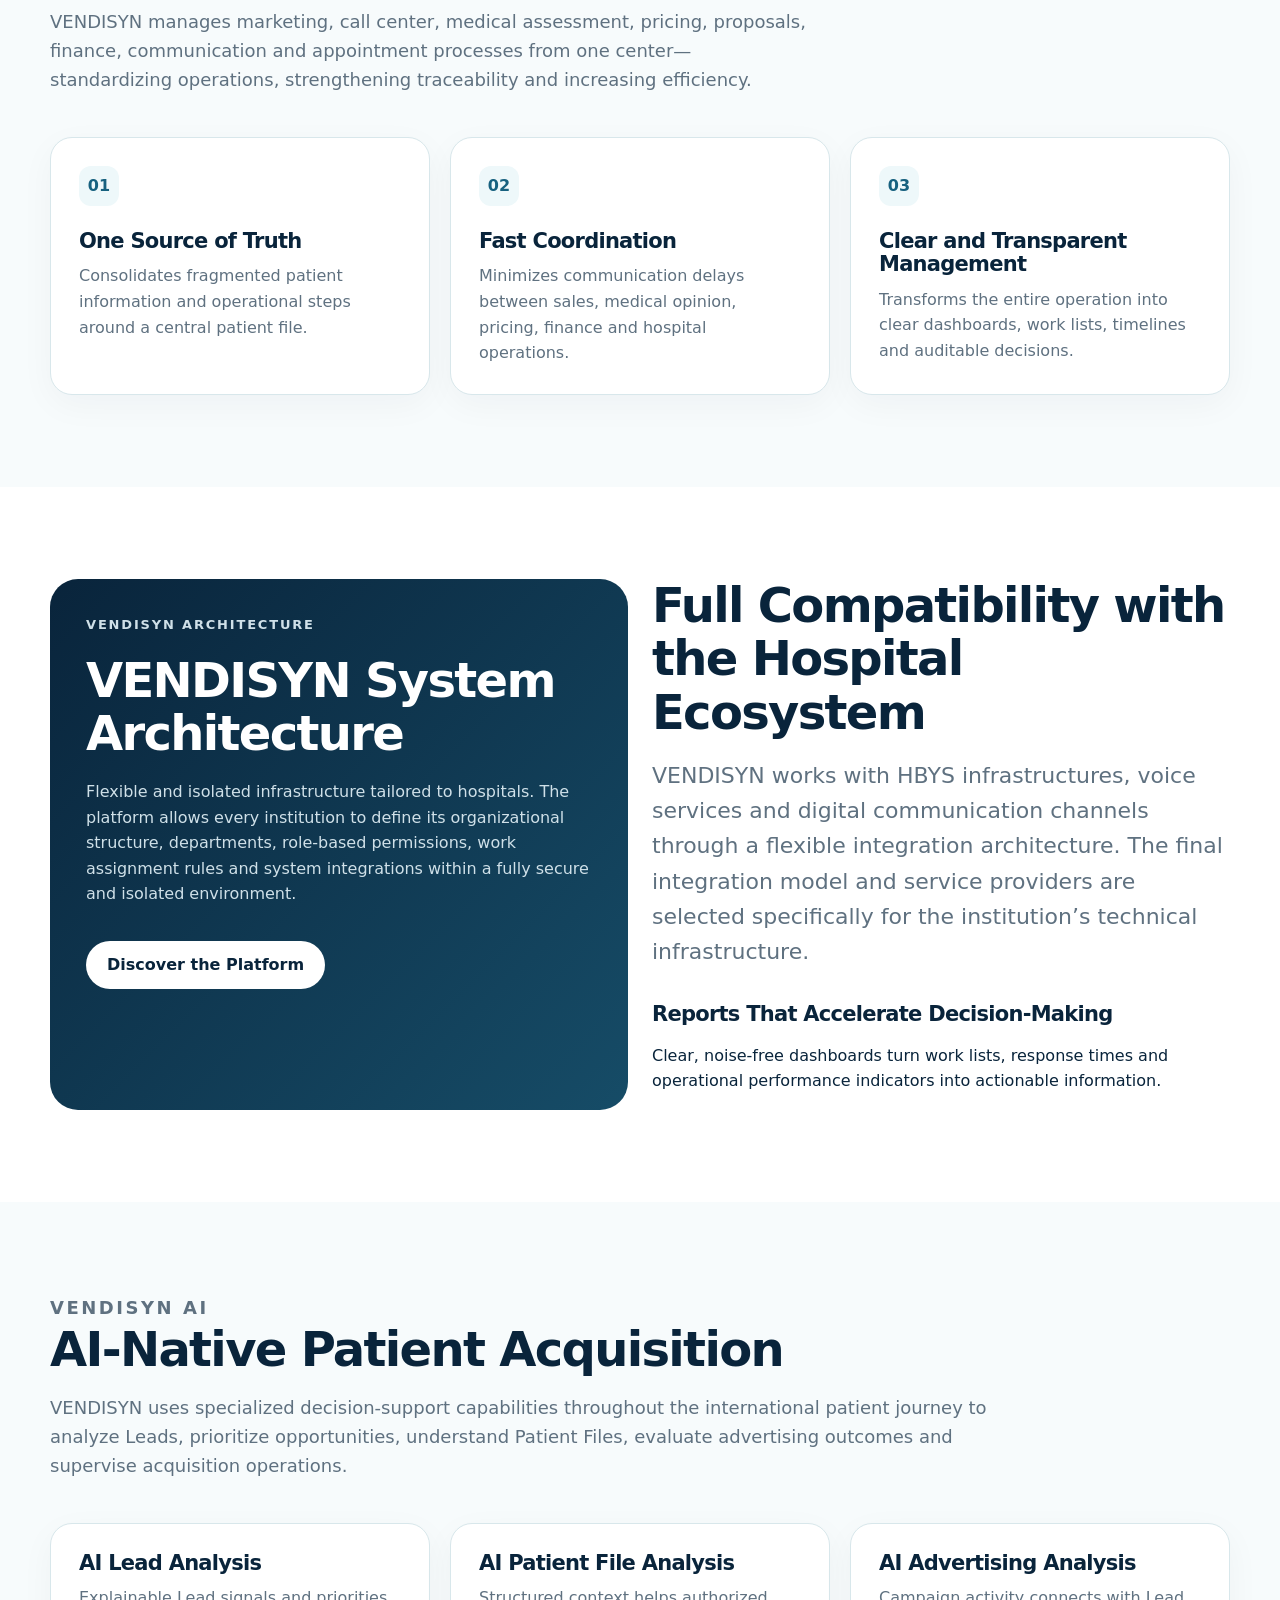
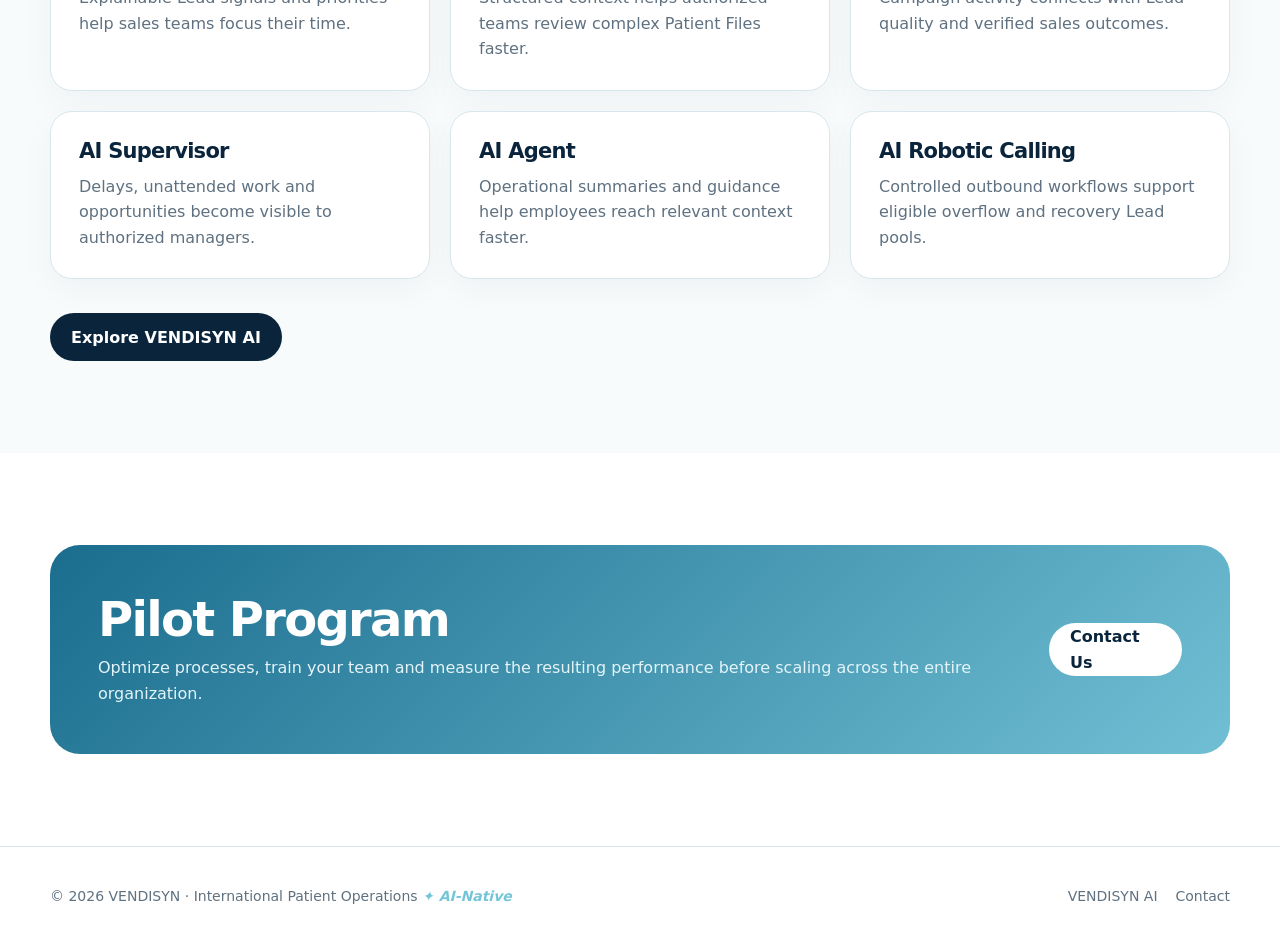
==== commit 03ad8665: "fix: localize homepage AI section" ====
--- a/index.html
+++ b/index.html
@@ -1,11 +1,310 @@
-<!doctype html><html lang="en"><head><meta charset="utf-8"><meta name="viewport" content="width=device-width,initial-scale=1"><meta name="description" content="VENDISYN is an AI-native international patient operations platform for hospitals, connecting acquisition, sales, medical review and hospital registration."><meta name="robots" content="index,follow,max-image-preview:large"><link rel="canonical" href="https://vendisyn.com/"><meta property="og:type" content="website"><meta property="og:site_name" content="VENDISYN"><meta property="og:title" content="VENDISYN | AI-Native International Patient Operations"><meta property="og:description" content="Manage international patient acquisition and pre-admission operations through one controlled platform."><meta property="og:url" content="https://vendisyn.com/"><meta property="og:image" content="https://vendisyn.com/assets/vendisyn-logo.png"><meta name="twitter:card" content="summary_large_image"><meta name="twitter:title" content="VENDISYN | AI-Native International Patient Operations"><meta name="twitter:description" content="One platform for international patient acquisition and pre-admission operations."><meta name="twitter:image" content="https://vendisyn.com/assets/vendisyn-logo.png"><title>VENDISYN | AI-Native International Patient Operations</title><link rel="stylesheet" href="assets/styles.css?v=20260907-1"><script defer src="assets/i18n.js?v=20260907-1"></script><script type="application/ld+json">{"@context":"https://schema.org","@graph":[{"@type":"Organization","@id":"https://vendisyn.com/#organization","name":"VENDISYN","url":"https://vendisyn.com/","logo":"https://vendisyn.com/assets/vendisyn-logo.png"},{"@type":"WebSite","@id":"https://vendisyn.com/#website","url":"https://vendisyn.com/","name":"VENDISYN","publisher":{"@id":"https://vendisyn.com/#organization"},"inLanguage":"en"},{"@type":["SoftwareApplication","WebApplication"],"@id":"https://vendisyn.com/#software","name":"VENDISYN","url":"https://vendisyn.com/","applicationCategory":"BusinessApplication","operatingSystem":"Web","description":"AI-native international patient operations and patient acquisition platform for hospitals and healthcare organizations.","publisher":{"@id":"https://vendisyn.com/#organization"}}]}</script></head><body>
+<!doctype html>
+<html lang="en">
+<head>
+<meta charset="utf-8">
+<meta name="viewport" content="width=device-width,initial-scale=1">
+<meta name="description" content="VENDISYN is an AI-native international patient operations platform for hospitals, connecting acquisition, sales, medical review and hospital registration.">
+<meta name="robots" content="index,follow,max-image-preview:large">
+<link rel="canonical" href="https://vendisyn.com/">
+<meta property="og:type" content="website">
+<meta property="og:site_name" content="VENDISYN">
+<meta property="og:title" content="VENDISYN | AI-Native International Patient Operations">
+<meta property="og:description" content="Manage international patient acquisition and pre-admission operations through one controlled platform.">
+<meta property="og:url" content="https://vendisyn.com/">
+<meta property="og:image" content="https://vendisyn.com/assets/vendisyn-logo.png">
+<meta name="twitter:card" content="summary_large_image">
+<meta name="twitter:title" content="VENDISYN | AI-Native International Patient Operations">
+<meta name="twitter:description" content="One platform for international patient acquisition and pre-admission operations.">
+<meta name="twitter:image" content="https://vendisyn.com/assets/vendisyn-logo.png">
+<title>VENDISYN | AI-Native International Patient Operations</title>
+<link rel="stylesheet" href="assets/styles.css?v=20260907-1">
+<script defer src="assets/i18n.js?v=20260907-1">
+</script>
+<script type="application/ld+json">{"@context":"https://schema.org","@graph":[{"@type":"Organization","@id":"https://vendisyn.com/#organization","name":"VENDISYN","url":"https://vendisyn.com/","logo":"https://vendisyn.com/assets/vendisyn-logo.png"},{"@type":"WebSite","@id":"https://vendisyn.com/#website","url":"https://vendisyn.com/","name":"VENDISYN","publisher":{"@id":"https://vendisyn.com/#organization"},"inLanguage":"en"},{"@type":["SoftwareApplication","WebApplication"],"@id":"https://vendisyn.com/#software","name":"VENDISYN","url":"https://vendisyn.com/","applicationCategory":"BusinessApplication","operatingSystem":"Web","description":"AI-native international patient operations and patient acquisition platform for hospitals and healthcare organizations.","publisher":{"@id":"https://vendisyn.com/#organization"}}]}</script>
+</head>
+<body>
 <a class="skip-link" href="#main">Skip to content</a>
-<header class="site-header"><div class="container nav"><a class="brand" href="index.html"><img src="assets/vendisyn-logo.png" alt="VENDISYN"><span>VENDISYN</span></a><nav class="nav-links" data-menu><a aria-current="page" href="index.html" data-i18n="navHome">Home</a><a href="platform.html" data-i18n="navPlatform">Platform</a><a href="how-it-works.html" data-i18n="navHow">How it works</a><a href="unique-features.html" data-i18n="navUnique">Unique Features</a><a href="contact.html" data-i18n="navContact">Contact</a></nav><div class="nav-actions"><select class="language-select" data-language aria-label="Language"><option value="en">EN</option><option value="tr">TR</option><option value="fr">FR</option><option value="ar">AR</option><option value="ru">RU</option><option value="zh">中文</option><option value="es">ES</option></select><a class="button" href="contact.html" data-i18n="navTalk">Talk to us</a><button class="menu-button" data-menu-button aria-label="Menu" aria-expanded="false"><svg width="26" height="26" viewBox="0 0 24 24" fill="none" stroke="currentColor" stroke-width="2"><path d="M4 7h16M4 12h16M4 17h16"/></svg></button></div></div></header>
-<main id="main"><section class="hero"><div class="container hero-grid"><div><p class="eyebrow" data-i18n="heroEyebrow">International patient operations, in one place</p><h1 data-i18n="heroTitle">Every patient journey. One clear operational flow.</h1><p class="lead" data-i18n="heroLead">VENDISYN connects international patient acquisition, medical review, pricing, proposal, payment, appointment and hospital registration in a controlled workflow.</p><div class="hero-actions"><a class="button" href="platform.html" data-i18n="heroCta">Discover VENDISYN</a><a class="button secondary" href="contact.html" data-i18n="heroContact">Request a presentation</a></div></div><aside class="hero-panel"><p class="eyebrow">VENDISYN</p><h3 data-i18n="panelTitle">A single operational view</h3><p data-i18n="panelText">Teams see the right work, at the right time, within their hospital and permission scope.</p><div class="metric-row"><div class="metric"><strong>01</strong><span data-i18n="metric1">Patient file</span></div><div class="metric"><strong>→</strong><span data-i18n="metric2">Workflow</span></div><div class="metric"><strong>✓</strong><span data-i18n="metric3">Audit trail</span></div></div></aside></div></section>
-<section class="section"><div class="container"><div class="section-head wide"><p class="eyebrow" data-i18n="whatEyebrow">What is VENDISYN?</p><h2 data-i18n="whatTitle">An enterprise platform for end-to-end international patient operations.</h2><p data-i18n="whatText"></p><p data-i18n="whatText2"></p><p data-i18n="whatText3"></p></div><div class="grid-2 origin-grid"><article class="card origin-card"><p class="eyebrow" data-i18n="originEyebrow">The origin of the name</p><h2 data-i18n="originTitle">VENDISYN: commercial flow in synergy.</h2><p data-i18n="originText"></p><div class="origin-terms"><div><strong>Venditio</strong><span data-i18n="venditioText"></span></div><div><strong>Synergia</strong><span data-i18n="synergiaText"></span></div></div><p data-i18n="originClosing"></p></article><article class="card communication-card"><span class="icon">↗</span><p class="eyebrow" data-i18n="callEyebrow">Integrated communication</p><h2 data-i18n="callTitle">Call Center functions inside the platform</h2><p data-i18n="callText"></p><div class="channel-list"><span data-i18n="channelPhone">Outbound calls</span><span>WhatsApp</span><span>SMS</span><span data-i18n="channelEmail">E-mail</span></div></article></div></div></section>
-<section class="section soft"><div class="container"><div class="section-head"><p class="eyebrow" data-i18n="whyEyebrow">Why VENDISYN?</p><h2 data-i18n="purposeTitle">What does VENDISYN aim to achieve?</h2><p data-i18n="whyText"></p></div><div class="grid-3"><article class="card"><span class="number">01</span><h3 data-i18n="purpose1">One source of truth</h3><p data-i18n="purpose1t"></p></article><article class="card"><span class="number">02</span><h3 data-i18n="purpose2">Faster coordination</h3><p data-i18n="purpose2t"></p></article><article class="card"><span class="number">03</span><h3 data-i18n="purpose3">Management clarity</h3><p data-i18n="purpose3t"></p></article></div></div></section>
-<section class="section soft"><div class="container"><div class="section-head"><p class="eyebrow" data-i18n="flowEyebrow">Simple by design</p><h2 data-i18n="flowTitle">From first contact to hospital registration</h2><p data-i18n="flowText"></p></div><div class="flow"><div class="flow-step"><strong data-i18n="s1">Application</strong><span data-i18n="s1t"></span></div><div class="flow-step"><strong data-i18n="s2">Patient File</strong><span data-i18n="s2t"></span></div><div class="flow-step"><strong data-i18n="s3">Medical Review</strong><span data-i18n="s3t"></span></div><div class="flow-step"><strong data-i18n="s4">Pricing</strong><span data-i18n="s4t"></span></div><div class="flow-step"><strong data-i18n="s5">Proposal</strong><span data-i18n="s5t"></span></div><div class="flow-step"><strong data-i18n="s6">Payment</strong><span data-i18n="s6t"></span></div><div class="flow-step"><strong data-i18n="s7">Appointment</strong><span data-i18n="s7t"></span></div><div class="flow-step"><strong data-i18n="s8">HBYS Registration</strong><span data-i18n="s8t"></span></div></div></div></section>
-<section class="section"><div class="container grid-2"><article class="quote-block"><p class="eyebrow">VENDISYN ARCHITECTURE</p><h2 data-i18n="architectureTitle">A separate operational architecture for every hospital</h2><p data-i18n="architectureText"></p><div class="hero-actions"><a class="button light" href="platform.html" data-i18n="architectureCta">Explore the platform</a></div></article><div><h2 data-i18n="integrationTitle">Built to work with the hospital ecosystem</h2><p class="lead" data-i18n="integrationText"></p><h3 style="margin-top:34px" data-i18n="reportsTitle">Executive reporting without the noise</h3><p data-i18n="reportsText"></p></div></div></section>
-<section class="section soft home-ai"><div class="container"><div class="section-head wide"><p class="eyebrow">VENDISYN AI</p><h2>AI-Native Patient Acquisition</h2><p>VENDISYN uses specialized decision-support capabilities throughout the international patient journey to analyze Leads, prioritize opportunities, understand Patient Files, evaluate advertising outcomes and supervise acquisition operations.</p></div><div class="grid-3"><article class="card"><h3>AI Lead Analysis</h3><p>Explainable Lead signals and priorities help sales teams focus their time.</p></article><article class="card"><h3>AI Patient File Analysis</h3><p>Structured context helps authorized teams review complex Patient Files faster.</p></article><article class="card"><h3>AI Advertising Analysis</h3><p>Campaign activity connects with Lead quality and verified sales outcomes.</p></article><article class="card"><h3>AI Supervisor</h3><p>Delays, unattended work and opportunities become visible to authorized managers.</p></article><article class="card"><h3>AI Agent</h3><p>Operational summaries and guidance help employees reach relevant context faster.</p></article><article class="card"><h3>AI Robotik Arama</h3><p>Controlled outbound workflows support eligible overflow and recovery Lead pools.</p></article></div><div class="hero-actions"><a class="button" href="ai-powered-patient-acquisition.html">Explore VENDISYN AI</a></div></div></section>
-<section class="section"><div class="container cta"><div><h2 data-i18n="ctaTitle">Start with a focused hospital pilot.</h2><p data-i18n="ctaText"></p></div><a class="button light" href="contact.html" data-i18n="ctaButton">Contact by email</a></div></section></main>
-<footer class="site-footer"><div class="container footer-row"><div>© <span data-year></span> VENDISYN · <span data-i18n="brandDescriptor">International Patient Operations</span> <span class="ai-signature" dir="ltr"><span class="ai-star" aria-hidden="true">✦&nbsp;</span><em class="ai-text">AI</em><span class="native-text">-Native</span></span></div><div class="footer-links"><a href="platform.html" data-i18n="navPlatform">Platform</a><a href="unique-features.html" data-i18n="navUnique">Unique Features</a><a href="contact.html" data-i18n="navContact">Contact</a></div></div></footer></body></html>
+<header class="site-header">
+<div class="container nav">
+<a class="brand" href="index.html">
+<img src="assets/vendisyn-logo.png" alt="VENDISYN">
+<span>VENDISYN</span>
+</a>
+<nav class="nav-links" data-menu>
+<a aria-current="page" href="index.html" data-i18n="navHome">Home</a>
+<a href="platform.html" data-i18n="navPlatform">Platform</a>
+<a href="how-it-works.html" data-i18n="navHow">How it works</a>
+<a href="unique-features.html" data-i18n="navUnique">Unique Features</a>
+<a href="contact.html" data-i18n="navContact">Contact</a>
+</nav>
+<div class="nav-actions">
+<select class="language-select" data-language aria-label="Language">
+<option value="en">EN</option>
+<option value="tr">TR</option>
+<option value="fr">FR</option>
+<option value="ar">AR</option>
+<option value="ru">RU</option>
+<option value="zh">中文</option>
+<option value="es">ES</option>
+</select>
+<a class="button" href="contact.html" data-i18n="navTalk">Talk to us</a>
+<button class="menu-button" data-menu-button aria-label="Menu" aria-expanded="false">
+<svg width="26" height="26" viewBox="0 0 24 24" fill="none" stroke="currentColor" stroke-width="2">
+<path d="M4 7h16M4 12h16M4 17h16"/>
+</svg>
+</button>
+</div>
+</div>
+</header>
+<main id="main">
+<section class="hero">
+<div class="container hero-grid">
+<div>
+<p class="eyebrow" data-i18n="heroEyebrow">International patient operations, in one place</p>
+<h1 data-i18n="heroTitle">Every patient journey. One clear operational flow.</h1>
+<p class="lead" data-i18n="heroLead">VENDISYN connects international patient acquisition, medical review, pricing, proposal, payment, appointment and hospital registration in a controlled workflow.</p>
+<div class="hero-actions">
+<a class="button" href="platform.html" data-i18n="heroCta">Discover VENDISYN</a>
+<a class="button secondary" href="contact.html" data-i18n="heroContact">Request a presentation</a>
+</div>
+</div>
+<aside class="hero-panel">
+<p class="eyebrow">VENDISYN</p>
+<h3 data-i18n="panelTitle">A single operational view</h3>
+<p data-i18n="panelText">Teams see the right work, at the right time, within their hospital and permission scope.</p>
+<div class="metric-row">
+<div class="metric">
+<strong>01</strong>
+<span data-i18n="metric1">Patient file</span>
+</div>
+<div class="metric">
+<strong>→</strong>
+<span data-i18n="metric2">Workflow</span>
+</div>
+<div class="metric">
+<strong>✓</strong>
+<span data-i18n="metric3">Audit trail</span>
+</div>
+</div>
+</aside>
+</div>
+</section>
+<section class="section">
+<div class="container">
+<div class="section-head wide">
+<p class="eyebrow" data-i18n="whatEyebrow">What is VENDISYN?</p>
+<h2 data-i18n="whatTitle">An enterprise platform for end-to-end international patient operations.</h2>
+<p data-i18n="whatText">
+</p>
+<p data-i18n="whatText2">
+</p>
+<p data-i18n="whatText3">
+</p>
+</div>
+<div class="grid-2 origin-grid">
+<article class="card origin-card">
+<p class="eyebrow" data-i18n="originEyebrow">The origin of the name</p>
+<h2 data-i18n="originTitle">VENDISYN: commercial flow in synergy.</h2>
+<p data-i18n="originText">
+</p>
+<div class="origin-terms">
+<div>
+<strong>Venditio</strong>
+<span data-i18n="venditioText">
+</span>
+</div>
+<div>
+<strong>Synergia</strong>
+<span data-i18n="synergiaText">
+</span>
+</div>
+</div>
+<p data-i18n="originClosing">
+</p>
+</article>
+<article class="card communication-card">
+<span class="icon">↗</span>
+<p class="eyebrow" data-i18n="callEyebrow">Integrated communication</p>
+<h2 data-i18n="callTitle">Call Center functions inside the platform</h2>
+<p data-i18n="callText">
+</p>
+<div class="channel-list">
+<span data-i18n="channelPhone">Outbound calls</span>
+<span>WhatsApp</span>
+<span>SMS</span>
+<span data-i18n="channelEmail">E-mail</span>
+</div>
+</article>
+</div>
+</div>
+</section>
+<section class="section soft">
+<div class="container">
+<div class="section-head">
+<p class="eyebrow" data-i18n="whyEyebrow">Why VENDISYN?</p>
+<h2 data-i18n="purposeTitle">What does VENDISYN aim to achieve?</h2>
+<p data-i18n="whyText">
+</p>
+</div>
+<div class="grid-3">
+<article class="card">
+<span class="number">01</span>
+<h3 data-i18n="purpose1">One source of truth</h3>
+<p data-i18n="purpose1t">
+</p>
+</article>
+<article class="card">
+<span class="number">02</span>
+<h3 data-i18n="purpose2">Faster coordination</h3>
+<p data-i18n="purpose2t">
+</p>
+</article>
+<article class="card">
+<span class="number">03</span>
+<h3 data-i18n="purpose3">Management clarity</h3>
+<p data-i18n="purpose3t">
+</p>
+</article>
+</div>
+</div>
+</section>
+<section class="section soft">
+<div class="container">
+<div class="section-head">
+<p class="eyebrow" data-i18n="flowEyebrow">Simple by design</p>
+<h2 data-i18n="flowTitle">From first contact to hospital registration</h2>
+<p data-i18n="flowText">
+</p>
+</div>
+<div class="flow">
+<div class="flow-step">
+<strong data-i18n="s1">Application</strong>
+<span data-i18n="s1t">
+</span>
+</div>
+<div class="flow-step">
+<strong data-i18n="s2">Patient File</strong>
+<span data-i18n="s2t">
+</span>
+</div>
+<div class="flow-step">
+<strong data-i18n="s3">Medical Review</strong>
+<span data-i18n="s3t">
+</span>
+</div>
+<div class="flow-step">
+<strong data-i18n="s4">Pricing</strong>
+<span data-i18n="s4t">
+</span>
+</div>
+<div class="flow-step">
+<strong data-i18n="s5">Proposal</strong>
+<span data-i18n="s5t">
+</span>
+</div>
+<div class="flow-step">
+<strong data-i18n="s6">Payment</strong>
+<span data-i18n="s6t">
+</span>
+</div>
+<div class="flow-step">
+<strong data-i18n="s7">Appointment</strong>
+<span data-i18n="s7t">
+</span>
+</div>
+<div class="flow-step">
+<strong data-i18n="s8">HBYS Registration</strong>
+<span data-i18n="s8t">
+</span>
+</div>
+</div>
+</div>
+</section>
+<section class="section">
+<div class="container grid-2">
+<article class="quote-block">
+<p class="eyebrow">VENDISYN ARCHITECTURE</p>
+<h2 data-i18n="architectureTitle">A separate operational architecture for every hospital</h2>
+<p data-i18n="architectureText">
+</p>
+<div class="hero-actions">
+<a class="button light" href="platform.html" data-i18n="architectureCta">Explore the platform</a>
+</div>
+</article>
+<div>
+<h2 data-i18n="integrationTitle">Built to work with the hospital ecosystem</h2>
+<p class="lead" data-i18n="integrationText">
+</p>
+<h3 style="margin-top:34px" data-i18n="reportsTitle">Executive reporting without the noise</h3>
+<p data-i18n="reportsText">
+</p>
+</div>
+</div>
+</section>
+<section class="section soft home-ai">
+<div class="container">
+<div class="section-head wide">
+<p class="eyebrow">VENDISYN AI</p>
+<h2 data-i18n="homeAiTitle">AI-Native Patient Acquisition</h2>
+<p data-i18n="homeAiText">VENDISYN uses specialized decision-support capabilities throughout the international patient journey to analyze Leads, prioritize opportunities, understand Patient Files, evaluate advertising outcomes and supervise acquisition operations.</p>
+</div>
+<div class="grid-3">
+<article class="card">
+<h3 data-i18n="homeAiLeadTitle">AI Lead Analysis</h3>
+<p data-i18n="homeAiLeadText">Explainable Lead signals and priorities help sales teams focus their time.</p>
+</article>
+<article class="card">
+<h3 data-i18n="homeAiFileTitle">AI Patient File Analysis</h3>
+<p data-i18n="homeAiFileText">Structured context helps authorized teams review complex Patient Files faster.</p>
+</article>
+<article class="card">
+<h3 data-i18n="homeAiAdsTitle">AI Advertising Analysis</h3>
+<p data-i18n="homeAiAdsText">Campaign activity connects with Lead quality and verified sales outcomes.</p>
+</article>
+<article class="card">
+<h3>AI Supervisor</h3>
+<p data-i18n="homeAiSupervisorText">Delays, unattended work and opportunities become visible to authorized managers.</p>
+</article>
+<article class="card">
+<h3>AI Agent</h3>
+<p data-i18n="homeAiAgentText">Operational summaries and guidance help employees reach relevant context faster.</p>
+</article>
+<article class="card">
+<h3 data-i18n="homeAiCallingTitle">AI Robotic Calling</h3>
+<p data-i18n="homeAiCallingText">Controlled outbound workflows support eligible overflow and recovery Lead pools.</p>
+</article>
+</div>
+<div class="hero-actions">
+<a class="button" href="ai-powered-patient-acquisition.html" data-ai-home-link data-i18n="homeAiCta">Explore VENDISYN AI</a>
+</div>
+</div>
+</section>
+<section class="section">
+<div class="container cta">
+<div>
+<h2 data-i18n="ctaTitle">Start with a focused hospital pilot.</h2>
+<p data-i18n="ctaText">
+</p>
+</div>
+<a class="button light" href="contact.html" data-i18n="ctaButton">Contact by email</a>
+</div>
+</section>
+</main>
+<footer class="site-footer">
+<div class="container footer-row">
+<div>© <span data-year>
+</span> VENDISYN · <span data-i18n="brandDescriptor">International Patient Operations</span> <span class="ai-signature" dir="ltr">
+<span class="ai-star" aria-hidden="true">✦&nbsp;</span>
+<em class="ai-text">AI</em>
+<span class="native-text">-Native</span>
+</span>
+</div>
+<div class="footer-links">
+<a href="platform.html" data-i18n="navPlatform">Platform</a>
+<a href="unique-features.html" data-i18n="navUnique">Unique Features</a>
+<a href="contact.html" data-i18n="navContact">Contact</a>
+</div>
+</div>
+</footer>
+</body>
+</html>
--- a/assets/styles.css
+++ b/assets/styles.css
@@ -26,6 +26,7 @@
 .ai-map strong { color: white; background: var(--ink); }
 .ai-map b { color: var(--blue); line-height: 1; }
 .ai-capability-grid { display: grid; grid-template-columns: repeat(3, 1fr); gap: 22px; }
+.localized-ai-page .ai-capability-grid { grid-template-columns: repeat(2, 1fr); }
 .ai-capability-grid .card { display: flex; flex-direction: column; }
 .ai-capability-grid small { display: block; margin-top: auto; padding-top: 18px; color: var(--blue-dark); font-weight: 700; }
 .ai-workflow { display: grid; grid-template-columns: repeat(4, 1fr); gap: 14px; counter-reset: ai-flow; }
@@ -53,7 +54,7 @@
 
 @media (max-width: 620px) {
   .ai-hero { padding: 42px 0 62px; }
-  .ai-capability-grid, .ai-workflow, .human-ai-columns { grid-template-columns: 1fr; }
+  .ai-capability-grid, .localized-ai-page .ai-capability-grid, .ai-workflow, .human-ai-columns { grid-template-columns: 1fr; }
   .closed-loop { flex-direction: column; }
 }
 
@@ -81,12 +82,12 @@
 .brand-copy { display: flex; flex-direction: column; line-height: 1.05; }
 .brand-copy strong { font-size: 14px; letter-spacing: .18em; }
 .brand-copy strong { color: white; }
-.brand-copy small { margin-top: 5px; color: #9eb4c2; font-size: 9px; letter-spacing: .03em; }
+.brand-copy small { margin-top: 5px; color: #b7c8d2; font-size: 11px; letter-spacing: .025em; }
 .brand-descriptor { display: flex; flex-wrap: wrap; align-items: baseline; gap: 4px; }
-.ai-signature { display: inline-flex; direction: ltr; white-space: nowrap; }
-.ai-star, .ai-text { color: var(--aqua); }
+.ai-signature { display: inline-flex; direction: ltr; color: var(--aqua); font-style: italic; font-weight: 800; white-space: nowrap; }
+.ai-star, .ai-text, .native-text { color: inherit; }
 .ai-text { font-weight: 800; font-style: italic; }
-.native-text { color: inherit; }
+.nav-ai-label { color: var(--aqua); font-style: italic; font-weight: 850; }
 .nav-links { display: flex; align-items: center; gap: 26px; font-size: 14px; font-weight: 650; }
 .nav-links a { color: #bdccd5; }
 .nav-links a:hover, .nav-links a[aria-current="page"] { color: white; }
@@ -268,7 +269,7 @@
   .nav { min-height: 78px; }
   .brand img { width: 43px; }
   .brand-copy strong { font-size: 12px; }
-  .brand-copy small { display: flex; max-width: 155px; font-size: 8px; line-height: 1.2; }
+  .brand-copy small { display: flex; max-width: 180px; font-size: 9px; line-height: 1.2; }
   .language-select { width: 68px; padding: 8px; }
   .hero { padding: 72px 0 58px; }
   .page-hero { padding: 66px 0 52px; }
